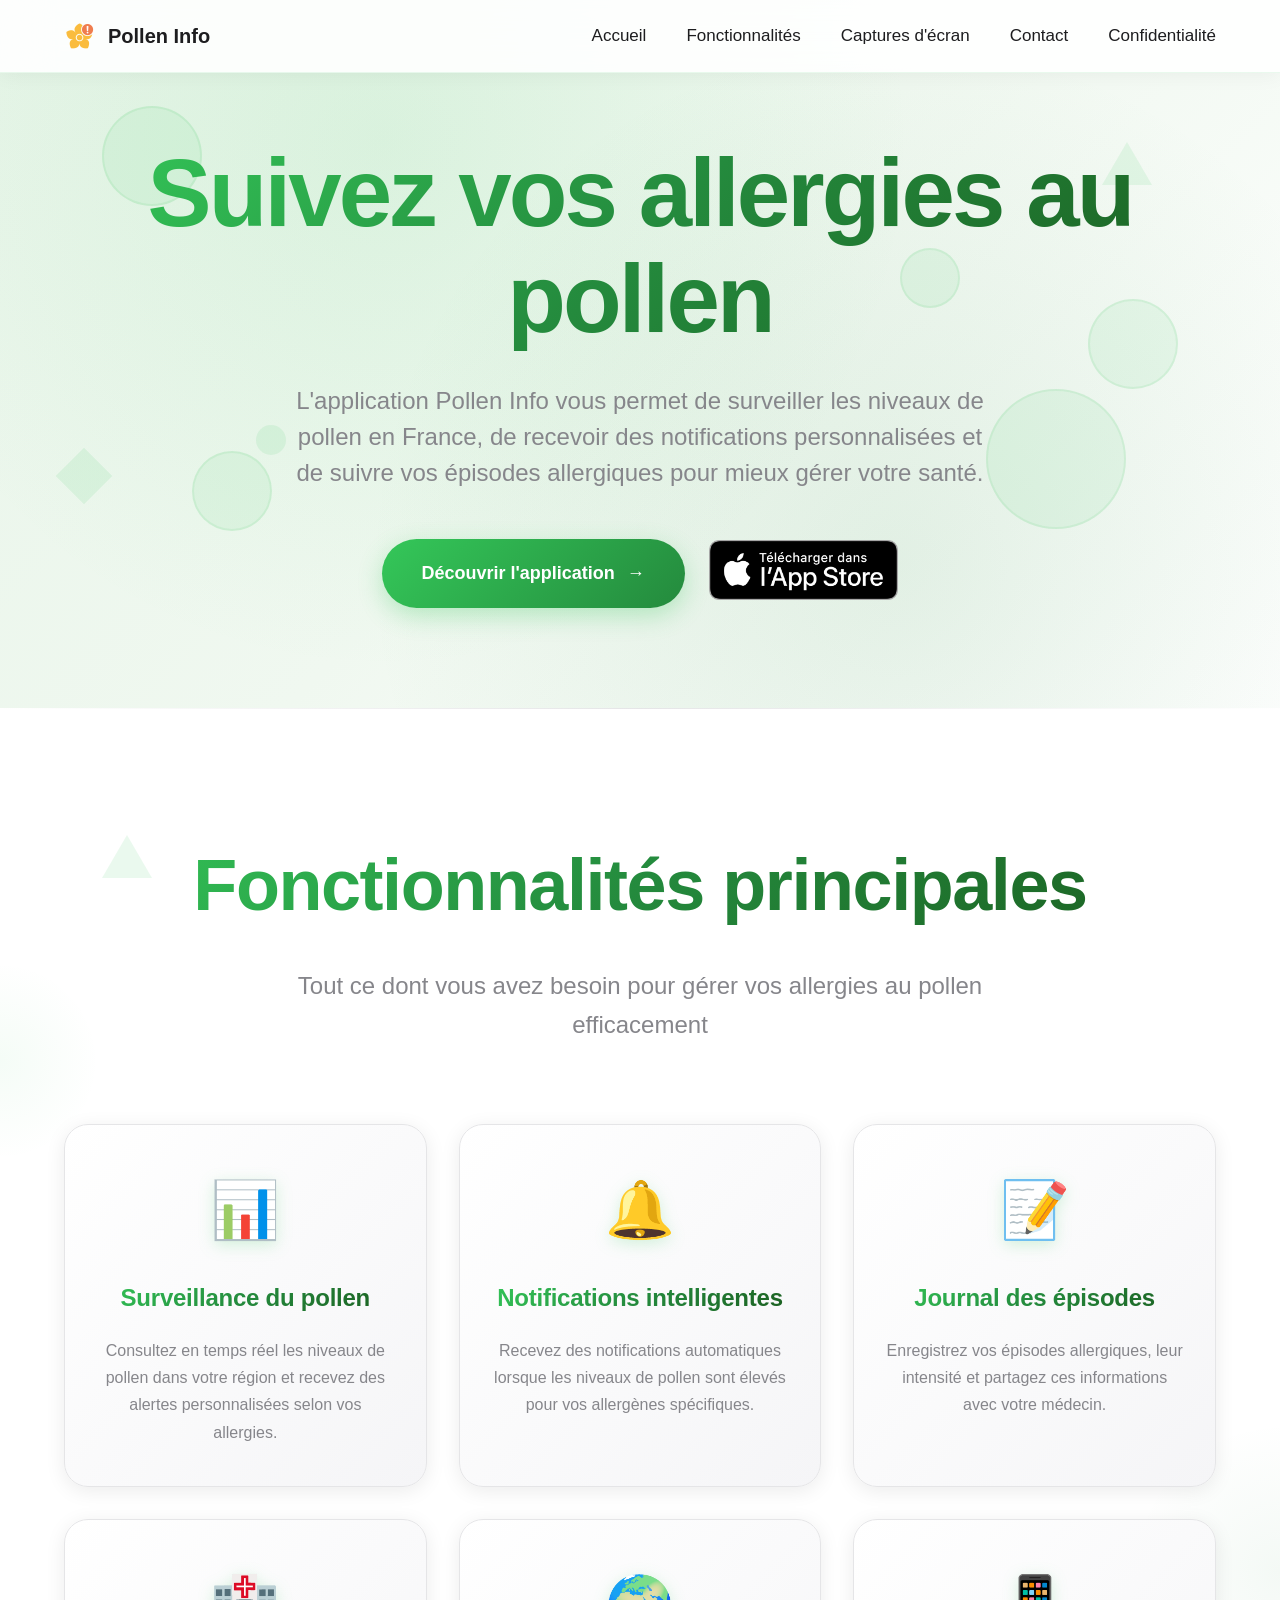
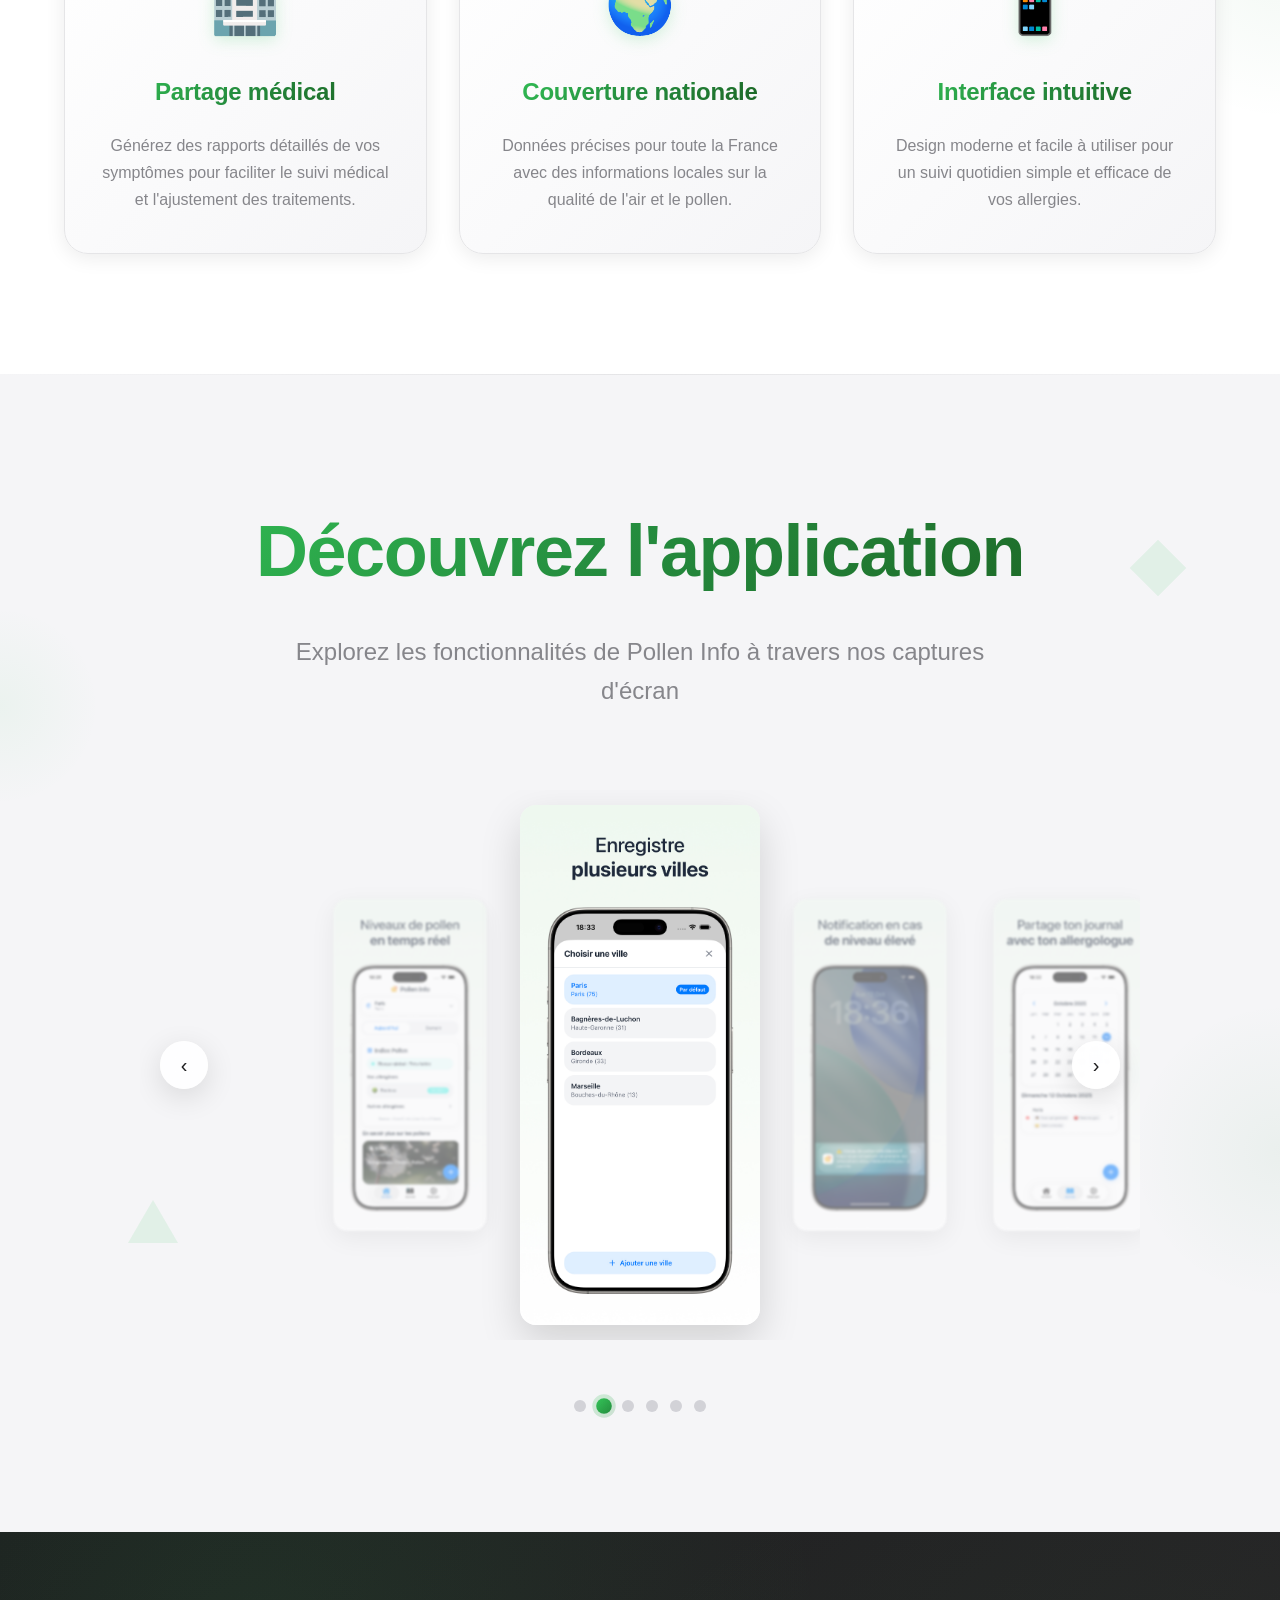
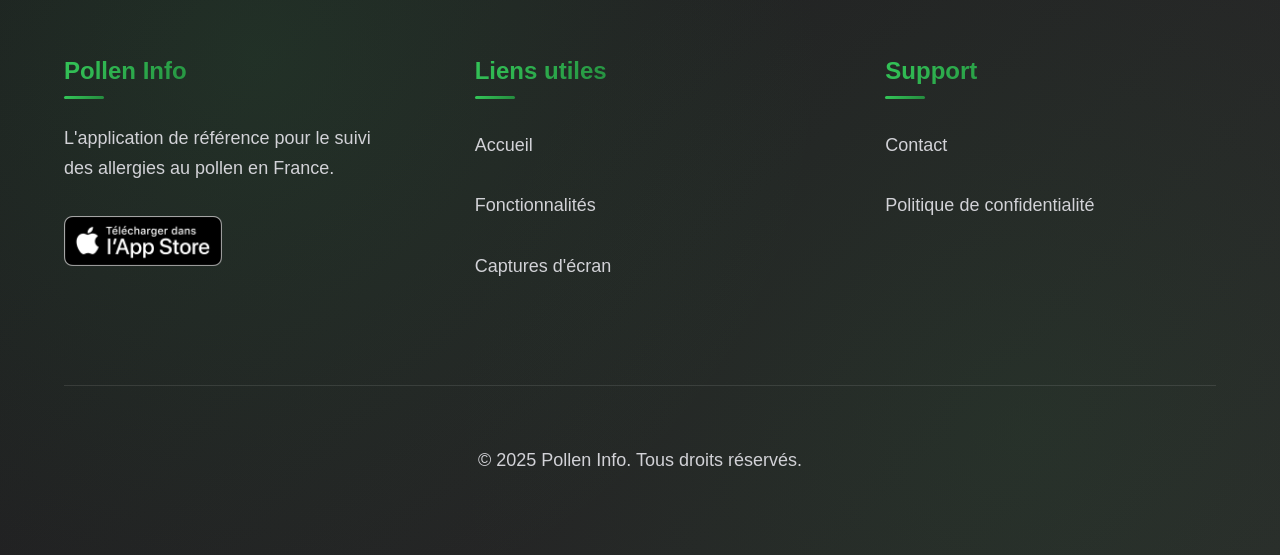
==== index.html @ e14bc3e4 "First version of the website" ====
<!DOCTYPE html>
<html lang="fr">
<head>
    <meta charset="UTF-8">
    <meta name="viewport" content="width=device-width, initial-scale=1.0">
    <title>Pollen Info - Suivez vos allergies en France</title>
    <meta name="description" content="Application de suivi du pollen pour la France. Vérifiez les niveaux de pollen, recevez des notifications et suivez vos épisodes allergiques.">
    <link rel="icon" type="image/png" href="images/favicon.png">
    <style>
        * {
            margin: 0;
            padding: 0;
            box-sizing: border-box;
        }

        :root {
            --primary-green: #34C759;
            --dark-green: #248A3D;
            --light-green: #E8F5E9;
            --white: #FFFFFF;
            --black: #1D1D1F;
            --gray-100: #F5F5F7;
            --gray-200: #E5E5E7;
            --gray-300: #D2D2D7;
            --gray-600: #86868B;
            --gray-900: #1D1D1F;
            --shadow-light: 0 4px 20px rgba(0, 0, 0, 0.08);
            --shadow-medium: 0 8px 30px rgba(0, 0, 0, 0.12);
            --shadow-heavy: 0 16px 40px rgba(0, 0, 0, 0.15);
            --gradient-primary: linear-gradient(135deg, #34C759 0%, #248A3D 100%);
            --gradient-text: linear-gradient(135deg, #34C759 0%, #248A3D 50%, #1B5E20 100%);
            --gradient-hero: linear-gradient(135deg, #E8F5E9 0%, #F0F8F0 50%, #FFFFFF 100%);
        }

        body {
            font-family: -apple-system, BlinkMacSystemFont, 'Segoe UI', Roboto, Helvetica, Arial, sans-serif;
            line-height: 1.6;
            color: var(--black);
            background: var(--white);
            overflow-x: hidden;
        }

        .container {
            max-width: 1200px;
            margin: 0 auto;
            padding: 0 24px;
        }

        /* Enhanced Navigation */
        nav {
            background: rgba(255, 255, 255, 0.9);
            backdrop-filter: blur(25px);
            -webkit-backdrop-filter: blur(25px);
            padding: 20px 0;
            position: fixed;
            width: 100%;
            top: 0;
            z-index: 1000;
            border-bottom: 1px solid rgba(52, 199, 89, 0.1);
            transition: all 0.4s cubic-bezier(0.4, 0, 0.2, 1);
            box-shadow: 0 2px 20px rgba(0, 0, 0, 0.05);
        }

        nav.scrolled {
            background: rgba(255, 255, 255, 0.98);
            box-shadow: 0 8px 32px rgba(0, 0, 0, 0.1);
            border-bottom: 1px solid rgba(52, 199, 89, 0.2);
            padding: 16px 0;
        }

        nav .container {
            display: flex;
            justify-content: space-between;
            align-items: center;
        }

        .logo {
            display: flex;
            align-items: center;
            text-decoration: none;
            font-size: 20px;
            font-weight: 600;
            color: var(--black);
            transition: transform 0.3s ease;
        }

        .logo:hover {
            transform: scale(1.05);
        }

        .logo img {
            width: 32px;
            height: 32px;
            margin-right: 12px;
            transition: transform 0.3s ease;
        }

        .logo:hover img {
            transform: rotate(5deg);
        }

        .nav-links {
            display: flex;
            list-style: none;
            gap: 40px;
        }

        .nav-links a {
            text-decoration: none;
            color: var(--black);
            font-weight: 400;
            font-size: 17px;
            transition: all 0.3s ease;
            position: relative;
        }

        .nav-links a:hover {
            color: var(--primary-green);
        }

        .nav-links a::after {
            content: '';
            position: absolute;
            bottom: -4px;
            left: 0;
            width: 0;
            height: 2px;
            background: var(--gradient-primary);
            transition: width 0.3s ease;
        }

        .nav-links a:hover::after {
            width: 100%;
        }

        /* Hero Section */
        .hero {
            padding: 140px 0 100px;
            text-align: center;
            background: var(--gradient-hero);
            position: relative;
            overflow: hidden;
        }

        .hero::before {
            content: '';
            position: absolute;
            top: 0;
            left: 0;
            right: 0;
            bottom: 0;
            background: radial-gradient(circle at 30% 20%, rgba(52, 199, 89, 0.1) 0%, transparent 50%),
                        radial-gradient(circle at 70% 80%, rgba(36, 138, 61, 0.1) 0%, transparent 50%);
            pointer-events: none;
        }

        .hero-content {
            position: relative;
            z-index: 2;
        }

        .hero h1 {
            font-size: clamp(56px, 10vw, 96px);
            font-weight: 700;
            margin-bottom: 32px;
            letter-spacing: -0.03em;
            line-height: 1.1;
            background: var(--gradient-text);
            -webkit-background-clip: text;
            -webkit-text-fill-color: transparent;
            background-clip: text;
            animation: fadeInUp 1s ease-out;
        }

        .hero p {
            font-size: 24px;
            color: var(--gray-600);
            margin-bottom: 48px;
            max-width: 700px;
            margin-left: auto;
            margin-right: auto;
            font-weight: 400;
            line-height: 1.5;
            animation: fadeInUp 1s ease-out 0.2s both;
        }

        .cta-section {
            display: flex;
            align-items: center;
            justify-content: center;
            gap: 24px;
            flex-wrap: wrap;
            animation: fadeInUp 1s ease-out 0.4s both;
        }

        .cta-button {
            display: inline-flex;
            align-items: center;
            gap: 12px;
            background: var(--gradient-primary);
            color: var(--white);
            padding: 20px 40px;
            text-decoration: none;
            border-radius: 50px;
            font-weight: 600;
            font-size: 18px;
            transition: all 0.4s cubic-bezier(0.4, 0, 0.2, 1);
            box-shadow: 0 8px 25px rgba(52, 199, 89, 0.3);
            position: relative;
            overflow: hidden;
        }

        .cta-button::before {
            content: '';
            position: absolute;
            top: 0;
            left: -100%;
            width: 100%;
            height: 100%;
            background: linear-gradient(90deg, transparent, rgba(255, 255, 255, 0.2), transparent);
            transition: left 0.6s ease;
        }

        .cta-button:hover::before {
            left: 100%;
        }

        .cta-button:hover {
            transform: translateY(-3px) scale(1.02);
            box-shadow: 0 12px 35px rgba(52, 199, 89, 0.4);
        }

        .cta-button .arrow {
            transition: transform 0.3s ease;
        }

        .cta-button:hover .arrow {
            transform: translateX(4px);
        }

        .app-store-badge {
            display: inline-block;
            background: transparent;
            padding: 0;
            border-radius: 0;
            text-decoration: none;
            transition: all 0.3s ease;
            position: relative;
            overflow: hidden;
        }

        .app-store-badge:hover {
            transform: translateY(-2px) scale(1.05);
        }

        /* Features Section */
        .features {
            padding: 120px 0;
            background: var(--white);
            position: relative;
        }

        .features::before {
            content: '';
            position: absolute;
            top: 0;
            left: 0;
            right: 0;
            height: 1px;
            background: linear-gradient(90deg, transparent, var(--gray-200), transparent);
        }

        .features h2 {
            text-align: center;
            font-size: clamp(48px, 8vw, 72px);
            font-weight: 700;
            color: var(--black);
            margin-bottom: 24px;
            letter-spacing: -0.02em;
            background: var(--gradient-text);
            -webkit-background-clip: text;
            -webkit-text-fill-color: transparent;
            background-clip: text;
            animation: fadeInUp 0.8s ease-out;
        }

        .features-subtitle {
            text-align: center;
            font-size: 24px;
            color: var(--gray-600);
            margin-bottom: 80px;
            max-width: 700px;
            margin-left: auto;
            margin-right: auto;
            animation: fadeInUp 0.8s ease-out 0.2s both;
        }

        .features-grid {
            display: grid;
            grid-template-columns: repeat(auto-fit, minmax(320px, 1fr));
            gap: 32px;
            margin-top: 80px;
        }

        .feature-card {
            background: linear-gradient(135deg, var(--white) 0%, var(--gray-100) 100%);
            padding: 40px 32px;
            border-radius: 24px;
            box-shadow: var(--shadow-light);
            text-align: center;
            transition: all 0.4s cubic-bezier(0.4, 0, 0.2, 1);
            border: 1px solid var(--gray-200);
            position: relative;
            overflow: hidden;
        }

        .feature-card::before {
            content: '';
            position: absolute;
            top: 0;
            left: 0;
            right: 0;
            height: 4px;
            background: var(--gradient-primary);
            transform: scaleX(0);
            transition: transform 0.4s ease;
        }

        .feature-card::after {
            content: '';
            position: absolute;
            top: -50%;
            left: -50%;
            width: 200%;
            height: 200%;
            background: radial-gradient(circle, rgba(52, 199, 89, 0.05) 0%, transparent 70%);
            opacity: 0;
            transition: opacity 0.4s ease;
            pointer-events: none;
        }

        .feature-card:hover::before {
            transform: scaleX(1);
        }

        .feature-card:hover::after {
            opacity: 1;
        }

        .feature-card:hover {
            transform: translateY(-12px) scale(1.02);
            box-shadow: var(--shadow-heavy);
            background: linear-gradient(135deg, var(--white) 0%, var(--light-green) 100%);
        }

        .feature-icon {
            font-size: 56px;
            margin-bottom: 24px;
            display: block;
            transition: all 0.4s cubic-bezier(0.4, 0, 0.2, 1);
            position: relative;
            z-index: 2;
            filter: drop-shadow(0 4px 8px rgba(52, 199, 89, 0.2));
        }

        .feature-card:hover .feature-icon {
            transform: scale(1.15) rotate(8deg);
            filter: drop-shadow(0 8px 16px rgba(52, 199, 89, 0.3));
        }

        .feature-card h3 {
            color: var(--black);
            margin-bottom: 20px;
            font-size: 24px;
            font-weight: 700;
            letter-spacing: -0.01em;
            position: relative;
            z-index: 2;
            background: var(--gradient-text);
            -webkit-background-clip: text;
            -webkit-text-fill-color: transparent;
            background-clip: text;
        }

        .feature-card p {
            color: var(--gray-600);
            line-height: 1.7;
            font-size: 16px;
            position: relative;
            z-index: 2;
            font-weight: 400;
        }

        /* Screenshots Carousel */
        .screenshots {
            padding: 120px 0;
            background: var(--gray-100);
            position: relative;
        }

        .screenshots::before {
            content: '';
            position: absolute;
            top: 0;
            left: 0;
            right: 0;
            height: 1px;
            background: linear-gradient(90deg, transparent, var(--gray-200), transparent);
        }

        .screenshots h2 {
            text-align: center;
            font-size: clamp(48px, 8vw, 72px);
            font-weight: 700;
            color: var(--black);
            margin-bottom: 24px;
            letter-spacing: -0.02em;
            background: var(--gradient-text);
            -webkit-background-clip: text;
            -webkit-text-fill-color: transparent;
            background-clip: text;
            animation: fadeInUp 0.8s ease-out;
        }

        .screenshots-subtitle {
            text-align: center;
            font-size: 24px;
            color: var(--gray-600);
            margin-bottom: 80px;
            max-width: 700px;
            margin-left: auto;
            margin-right: auto;
            animation: fadeInUp 0.8s ease-out 0.2s both;
        }

        .carousel-container {
            position: relative;
            max-width: 1000px;
            margin: 0 auto;
            padding: 0 80px;
            overflow: hidden;
            height: 550px; /* Significantly increased height to prevent any cutoff */
            display: flex;
            align-items: center;
        }

        .carousel-track {
            display: flex;
            align-items: center;
            transition: transform 0.8s cubic-bezier(0.25, 0.46, 0.45, 0.94);
            gap: 20px;
            height: 100%;
        }

        .carousel-slide {
            flex: 0 0 180px;
            height: 300px; /* Fixed height for all slides */
            display: flex;
            align-items: center;
            justify-content: center;
            transition: all 0.6s cubic-bezier(0.25, 0.46, 0.45, 0.94);
            opacity: 0.5;
            transform: scale(0.85);
            filter: blur(1px);
        }

        .carousel-slide.active {
            flex: 0 0 240px;
            height: 500px; /* Much taller for active slide to ensure no cutoff */
            opacity: 1;
            transform: scale(1);
            filter: blur(0);
        }

        .carousel-slide img {
            width: 100%;
            height: auto;
            border-radius: 16px;
            box-shadow: var(--shadow-medium);
            transition: all 0.6s ease;
        }

        .carousel-slide.active img {
            box-shadow: var(--shadow-heavy);
        }

        .carousel-nav {
            display: flex;
            justify-content: center;
            gap: 12px;
            margin-top: 60px;
        }

        .carousel-dot {
            width: 12px;
            height: 12px;
            border-radius: 50%;
            background: var(--gray-300);
            border: none;
            cursor: pointer;
            transition: all 0.3s ease;
            position: relative;
        }

        .carousel-dot.active {
            background: var(--gradient-primary);
            transform: scale(1.3);
        }

        .carousel-dot::before {
            content: '';
            position: absolute;
            top: -3px;
            left: -3px;
            right: -3px;
            bottom: -3px;
            border-radius: 50%;
            background: var(--gradient-primary);
            opacity: 0;
            transition: opacity 0.3s ease;
        }

        .carousel-dot.active::before {
            opacity: 0.2;
        }

        .carousel-arrow {
            position: absolute;
            top: 50%;
            transform: translateY(-50%);
            background: rgba(255, 255, 255, 0.9);
            border: none;
            width: 48px;
            height: 48px;
            border-radius: 50%;
            cursor: pointer;
            display: flex;
            align-items: center;
            justify-content: center;
            font-size: 20px;
            color: var(--black);
            box-shadow: var(--shadow-medium);
            transition: all 0.3s ease;
            backdrop-filter: blur(10px);
        }

        .carousel-arrow:hover {
            background: var(--white);
            transform: translateY(-50%) scale(1.1);
            box-shadow: var(--shadow-heavy);
        }

        .carousel-arrow.prev {
            left: 20px;
        }

        .carousel-arrow.next {
            right: 20px;
        }

        /* Enhanced UI Elements */
        .floating-elements {
            position: absolute;
            top: 0;
            left: 0;
            right: 0;
            bottom: 0;
            pointer-events: none;
            overflow: hidden;
        }

        .floating-circle {
            position: absolute;
            border-radius: 50%;
            background: rgba(52, 199, 89, 0.08);
            animation: float 8s ease-in-out infinite;
            border: 2px solid rgba(52, 199, 89, 0.1);
        }

        .floating-circle:nth-child(1) {
            width: 100px;
            height: 100px;
            top: 15%;
            left: 8%;
            animation-delay: 0s;
        }

        .floating-circle:nth-child(2) {
            width: 140px;
            height: 140px;
            top: 55%;
            right: 12%;
            animation-delay: 2.5s;
        }

        .floating-circle:nth-child(3) {
            width: 80px;
            height: 80px;
            bottom: 25%;
            left: 15%;
            animation-delay: 5s;
        }

        .floating-circle:nth-child(4) {
            width: 60px;
            height: 60px;
            top: 35%;
            right: 25%;
            animation-delay: 1s;
        }

        .floating-circle:nth-child(5) {
            width: 90px;
            height: 90px;
            bottom: 45%;
            right: 8%;
            animation-delay: 3.5s;
        }

        /* Decorative shapes */
        .decorative-shape {
            position: absolute;
            pointer-events: none;
            opacity: 0.1;
        }

        .shape-triangle {
            width: 0;
            height: 0;
            border-left: 25px solid transparent;
            border-right: 25px solid transparent;
            border-bottom: 43px solid var(--primary-green);
            animation: rotate 12s linear infinite;
        }

        .shape-square {
            width: 40px;
            height: 40px;
            background: var(--primary-green);
            transform: rotate(45deg);
            animation: pulse 4s ease-in-out infinite;
        }

        .shape-circle-small {
            width: 30px;
            height: 30px;
            border-radius: 50%;
            background: var(--primary-green);
            animation: bounce 3s ease-in-out infinite;
        }

        /* Section decorative elements */
        .section-decoration {
            position: absolute;
            top: 0;
            left: 0;
            right: 0;
            bottom: 0;
            pointer-events: none;
            overflow: hidden;
        }

        .section-decoration::before {
            content: '';
            position: absolute;
            top: 20%;
            left: -100px;
            width: 200px;
            height: 200px;
            background: radial-gradient(circle, rgba(52, 199, 89, 0.05) 0%, transparent 70%);
            border-radius: 50%;
            animation: drift 15s ease-in-out infinite;
        }

        .section-decoration::after {
            content: '';
            position: absolute;
            bottom: 20%;
            right: -150px;
            width: 300px;
            height: 300px;
            background: radial-gradient(circle, rgba(36, 138, 61, 0.05) 0%, transparent 70%);
            border-radius: 50%;
            animation: drift 20s ease-in-out infinite reverse;
        }

        /* Footer */
        /* Enhanced Footer */
        footer {
            background: linear-gradient(135deg, var(--black) 0%, #2a2a2a 100%);
            color: var(--white);
            padding: 120px 0 80px;
            position: relative;
            overflow: hidden;
        }

        footer::before {
            content: '';
            position: absolute;
            top: 0;
            left: 0;
            right: 0;
            bottom: 0;
            background: radial-gradient(circle at 20% 20%, rgba(52, 199, 89, 0.1) 0%, transparent 50%),
                        radial-gradient(circle at 80% 80%, rgba(36, 138, 61, 0.1) 0%, transparent 50%);
            pointer-events: none;
        }

        .footer-content {
            display: grid;
            grid-template-columns: repeat(auto-fit, minmax(280px, 1fr));
            gap: 80px;
            margin-bottom: 80px;
            position: relative;
            z-index: 2;
        }

        .footer-section h3 {
            margin-bottom: 32px;
            font-size: 24px;
            font-weight: 700;
            background: var(--gradient-text);
            -webkit-background-clip: text;
            -webkit-text-fill-color: transparent;
            background-clip: text;
            position: relative;
        }

        .footer-section h3::after {
            content: '';
            position: absolute;
            bottom: -8px;
            left: 0;
            width: 40px;
            height: 3px;
            background: var(--gradient-primary);
            border-radius: 2px;
        }

        .footer-section p {
            color: var(--gray-300);
            line-height: 1.7;
            font-size: 18px;
            margin-bottom: 24px;
        }

        .footer-section a {
            color: var(--gray-300);
            text-decoration: none;
            display: block;
            margin-bottom: 16px;
            font-size: 18px;
            transition: all 0.3s ease;
            position: relative;
            padding: 8px 0;
        }

        .footer-section a:hover {
            color: var(--primary-green);
            transform: translateX(8px);
            padding-left: 12px;
        }

        .footer-section a::before {
            content: '';
            position: absolute;
            left: 0;
            top: 50%;
            transform: translateY(-50%);
            width: 0;
            height: 2px;
            background: var(--gradient-primary);
            transition: width 0.3s ease;
        }

        .footer-section a:hover::before {
            width: 8px;
        }

        /* Enhanced Link Styles */
        a {
            color: var(--primary-green);
            text-decoration: none;
            transition: all 0.3s ease;
            position: relative;
        }

        a:hover {
            color: var(--dark-green);
            transform: translateY(-1px);
        }

        a::after {
            content: '';
            position: absolute;
            bottom: -2px;
            left: 0;
            width: 0;
            height: 2px;
            background: var(--gradient-primary);
            transition: width 0.3s ease;
        }

        a:hover::after {
            width: 100%;
        }

        /* Special styling for email links */
        a[href^="mailto:"] {
            color: var(--primary-green);
            font-weight: 600;
            padding: 4px 8px;
            border-radius: 6px;
            background: rgba(52, 199, 89, 0.1);
            transition: all 0.3s ease;
        }

        a[href^="mailto:"]:hover {
            background: rgba(52, 199, 89, 0.2);
            transform: translateY(-2px);
            box-shadow: 0 4px 12px rgba(52, 199, 89, 0.3);
        }

        a[href^="mailto:"]::after {
            display: none;
        }

        /* Special styling for external links */
        a[target="_blank"] {
            color: var(--primary-green);
            font-weight: 500;
        }

        a[target="_blank"]:hover {
            color: var(--dark-green);
        }

        a[target="_blank"]::after {
            content: '↗';
            margin-left: 4px;
            font-size: 0.8em;
            opacity: 0.7;
        }

        .footer-bottom {
            border-top: 1px solid rgba(255, 255, 255, 0.1);
            padding-top: 60px;
            text-align: center;
            color: var(--gray-300);
            font-size: 18px;
            position: relative;
            z-index: 2;
        }

        /* Animations */
        @keyframes fadeInUp {
            from {
                opacity: 0;
                transform: translateY(40px);
            }
            to {
                opacity: 1;
                transform: translateY(0);
            }
        }

        @keyframes float {
            0%, 100% {
                transform: translateY(0px) rotate(0deg);
            }
            50% {
                transform: translateY(-30px) rotate(180deg);
            }
        }

        @keyframes rotate {
            from {
                transform: rotate(0deg);
            }
            to {
                transform: rotate(360deg);
            }
        }

        @keyframes pulse {
            0%, 100% {
                transform: rotate(45deg) scale(1);
                opacity: 0.1;
            }
            50% {
                transform: rotate(45deg) scale(1.2);
                opacity: 0.2;
            }
        }

        @keyframes bounce {
            0%, 100% {
                transform: translateY(0px);
            }
            50% {
                transform: translateY(-20px);
            }
        }

        @keyframes drift {
            0%, 100% {
                transform: translateX(0px) translateY(0px);
            }
            25% {
                transform: translateX(50px) translateY(-30px);
            }
            50% {
                transform: translateX(100px) translateY(0px);
            }
            75% {
                transform: translateX(50px) translateY(30px);
            }
        }

        .feature-card {
            animation: fadeInUp 0.6s ease forwards;
        }

        .feature-card:nth-child(1) { animation-delay: 0.1s; }
        .feature-card:nth-child(2) { animation-delay: 0.2s; }
        .feature-card:nth-child(3) { animation-delay: 0.3s; }
        .feature-card:nth-child(4) { animation-delay: 0.4s; }
        .feature-card:nth-child(5) { animation-delay: 0.5s; }
        .feature-card:nth-child(6) { animation-delay: 0.6s; }

        /* Mobile Responsive */
        @media (max-width: 768px) {
            .nav-links {
                display: none;
            }

            .cta-section {
                flex-direction: column;
                gap: 16px;
            }

            .features-grid {
                grid-template-columns: 1fr;
                gap: 24px;
            }

            .feature-card {
                padding: 24px;
            }

            .carousel-container {
                padding: 0 40px;
                height: 500px; /* Increased height for mobile */
            }

            .carousel-slide {
                flex: 0 0 140px;
                height: 250px; /* Smaller height for mobile */
            }

            .carousel-slide.active {
                flex: 0 0 180px;
                height: 450px; /* Much taller for mobile active slide */
            }

            .carousel-arrow {
                display: none;
            }

            .container {
                padding: 0 20px;
            }

            .hero {
                padding: 120px 0 80px;
            }

            .features,
            .screenshots {
                padding: 80px 0;
            }
        }

        /* Smooth scrolling */
        html {
            scroll-behavior: smooth;
        }
    </style>
</head>
<body>
    <!-- Navigation -->
    <nav id="navbar">
        <div class="container">
            <a href="#" class="logo">
                <img src="images/icon.png" alt="Pollen Info Logo">
                Pollen Info
            </a>
            <ul class="nav-links">
                <li><a href="#accueil">Accueil</a></li>
                <li><a href="#fonctionnalites">Fonctionnalités</a></li>
                <li><a href="#captures">Captures d'écran</a></li>
                <li><a href="contact.html">Contact</a></li>
                <li><a href="privacy-policy.html">Confidentialité</a></li>
            </ul>
        </div>
    </nav>

    <!-- Hero Section -->
    <section id="accueil" class="hero">
        <div class="floating-elements">
            <div class="floating-circle"></div>
            <div class="floating-circle"></div>
            <div class="floating-circle"></div>
            <div class="floating-circle"></div>
            <div class="floating-circle"></div>
        </div>
        <div class="decorative-shape shape-triangle" style="top: 20%; right: 10%;"></div>
        <div class="decorative-shape shape-square" style="bottom: 30%; left: 5%;"></div>
        <div class="decorative-shape shape-circle-small" style="top: 60%; left: 20%;"></div>
        <div class="container">
            <div class="hero-content">
                <h1>Suivez vos allergies au pollen</h1>
                <p>L'application Pollen Info vous permet de surveiller les niveaux de pollen en France, de recevoir des notifications personnalisées et de suivre vos épisodes allergiques pour mieux gérer votre santé.</p>
                <div class="cta-section">
                    <a href="#fonctionnalites" class="cta-button">
                        Découvrir l'application
                        <span class="arrow">→</span>
                    </a>
                    <a href="https://google.com" class="app-store-badge" target="_blank">
                        <img src="images/Telecharger dans lapp store.png" alt="Télécharger sur l'App Store" style="height: 60px; width: auto;">
                    </a>
                </div>
            </div>
        </div>
    </section>

    <!-- Features Section -->
    <section id="fonctionnalites" class="features">
        <div class="section-decoration"></div>
        <div class="decorative-shape shape-triangle" style="top: 10%; left: 8%;"></div>
        <div class="decorative-shape shape-circle-small" style="bottom: 20%; right: 12%;"></div>
        <div class="container">
            <h2>Fonctionnalités principales</h2>
            <p class="features-subtitle">Tout ce dont vous avez besoin pour gérer vos allergies au pollen efficacement</p>
            <div class="features-grid">
                <div class="feature-card">
                    <div class="feature-icon">📊</div>
                    <h3>Surveillance du pollen</h3>
                    <p>Consultez en temps réel les niveaux de pollen dans votre région et recevez des alertes personnalisées selon vos allergies.</p>
                </div>
                <div class="feature-card">
                    <div class="feature-icon">🔔</div>
                    <h3>Notifications intelligentes</h3>
                    <p>Recevez des notifications automatiques lorsque les niveaux de pollen sont élevés pour vos allergènes spécifiques.</p>
                </div>
                <div class="feature-card">
                    <div class="feature-icon">📝</div>
                    <h3>Journal des épisodes</h3>
                    <p>Enregistrez vos épisodes allergiques, leur intensité et partagez ces informations avec votre médecin.</p>
                </div>
                <div class="feature-card">
                    <div class="feature-icon">🏥</div>
                    <h3>Partage médical</h3>
                    <p>Générez des rapports détaillés de vos symptômes pour faciliter le suivi médical et l'ajustement des traitements.</p>
                </div>
                <div class="feature-card">
                    <div class="feature-icon">🌍</div>
                    <h3>Couverture nationale</h3>
                    <p>Données précises pour toute la France avec des informations locales sur la qualité de l'air et le pollen.</p>
                </div>
                <div class="feature-card">
                    <div class="feature-icon">📱</div>
                    <h3>Interface intuitive</h3>
                    <p>Design moderne et facile à utiliser pour un suivi quotidien simple et efficace de vos allergies.</p>
                </div>
            </div>
        </div>
    </section>

    <!-- Screenshots Carousel -->
    <section id="captures" class="screenshots">
        <div class="section-decoration"></div>
        <div class="decorative-shape shape-square" style="top: 15%; right: 8%;"></div>
        <div class="decorative-shape shape-triangle" style="bottom: 25%; left: 10%;"></div>
        <div class="container">
            <h2>Découvrez l'application</h2>
            <p class="screenshots-subtitle">Explorez les fonctionnalités de Pollen Info à travers nos captures d'écran</p>
            
            <div class="carousel-container">
                <div class="carousel-track" id="carouselTrack">
                    <div class="carousel-slide">
                        <img src="images/App Store Screenshot - Pollen.jpg" alt="Surveillance du pollen">
                    </div>
                    <div class="carousel-slide active">
                        <img src="images/App Store Screenshot - Villes.jpg" alt="Sélection de ville">
                    </div>
                    <div class="carousel-slide">
                        <img src="images/App Store Screenshot - Notification.jpg" alt="Notifications">
                    </div>
                    <div class="carousel-slide">
                        <img src="images/App Store Screenshot - Journal.jpg" alt="Journal des épisodes">
                    </div>
                    <div class="carousel-slide">
                        <img src="images/App Store Screenshot - Épisode.jpg" alt="Ajout d'épisode">
                    </div>
                    <div class="carousel-slide">
                        <img src="images/App Store Screenshot - Qualité de l'air.jpg" alt="Qualité de l'air">
                    </div>
                </div>
                
                <button class="carousel-arrow prev" onclick="changeSlide(-1)">‹</button>
                <button class="carousel-arrow next" onclick="changeSlide(1)">›</button>
            </div>
            
            <div class="carousel-nav">
                <button class="carousel-dot active" onclick="currentSlide(1)"></button>
                <button class="carousel-dot" onclick="currentSlide(2)"></button>
                <button class="carousel-dot" onclick="currentSlide(3)"></button>
                <button class="carousel-dot" onclick="currentSlide(4)"></button>
                <button class="carousel-dot" onclick="currentSlide(5)"></button>
                <button class="carousel-dot" onclick="currentSlide(6)"></button>
            </div>
        </div>
    </section>

    <!-- Footer -->
    <footer>
        <div class="container">
            <div class="footer-content">
                <div class="footer-section">
                    <h3>Pollen Info</h3>
                    <p>L'application de référence pour le suivi des allergies au pollen en France.</p>
                    <a href="https://google.com" class="app-store-badge" target="_blank">
                        <img src="images/Telecharger dans lapp store.png" alt="Télécharger sur l'App Store" style="height: 50px; width: auto;">
                    </a>
                </div>
                <div class="footer-section">
                    <h3>Liens utiles</h3>
                    <a href="#accueil">Accueil</a>
                    <a href="#fonctionnalites">Fonctionnalités</a>
                    <a href="#captures">Captures d'écran</a>
                </div>
                <div class="footer-section">
                    <h3>Support</h3>
                    <a href="contact.html">Contact</a>
                    <a href="privacy-policy.html">Politique de confidentialité</a>
                </div>
            </div>
            <div class="footer-bottom">
                <p>© 2025 Pollen Info. Tous droits réservés.</p>
            </div>
        </div>
    </footer>

    <script>
        // Carousel functionality with infinite loop
        let currentSlideIndex = 1; // Start with second slide (index 1) as active
        const slides = document.querySelectorAll('.carousel-slide');
        const dots = document.querySelectorAll('.carousel-dot');
        const track = document.getElementById('carouselTrack');
        let isTransitioning = false;

        function updateCarousel() {
            // Update slide classes
            slides.forEach((slide, index) => {
                slide.classList.toggle('active', index === currentSlideIndex);
            });
            
            // Update dots
            dots.forEach((dot, index) => {
                dot.classList.toggle('active', index === currentSlideIndex);
            });

            // Calculate transform to center the active slide properly
            const containerWidth = 1000; // Container max-width
            const containerPadding = 160; // 80px padding on each side
            const availableWidth = containerWidth - containerPadding;
            const slideWidth = 180; // Base slide width
            const gap = 20;
            const activeSlideWidth = 240;
            
            // Calculate the center position
            const centerPosition = availableWidth / 2;
            
            // Calculate how much we need to move the track to center the active slide
            const activeSlidePosition = (currentSlideIndex * (slideWidth + gap)) + (activeSlideWidth / 2);
            const translateX = centerPosition - activeSlidePosition;
            
            track.style.transform = `translateX(${translateX}px)`;
        }

        function changeSlide(direction) {
            if (isTransitioning) return;
            
            isTransitioning = true;
            currentSlideIndex += direction;
            
            // Handle infinite loop
            if (currentSlideIndex >= slides.length) {
                currentSlideIndex = 0;
            }
            if (currentSlideIndex < 0) {
                currentSlideIndex = slides.length - 1;
            }
            
            updateCarousel();
            
            // Reset transition flag after animation completes
            setTimeout(() => {
                isTransitioning = false;
            }, 800); // Match the CSS transition duration
        }

        function currentSlide(index) {
            if (isTransitioning) return;
            
            isTransitioning = true;
            currentSlideIndex = index - 1;
            updateCarousel();
            
            setTimeout(() => {
                isTransitioning = false;
            }, 800);
        }

        // Initialize carousel on page load
        document.addEventListener('DOMContentLoaded', function() {
            updateCarousel();
            
            // Auto-play carousel with infinite loop
            setInterval(() => {
                changeSlide(1);
            }, 4000);
        });

        // Navbar scroll effect
        window.addEventListener('scroll', () => {
            const navbar = document.getElementById('navbar');
            if (window.scrollY > 50) {
                navbar.classList.add('scrolled');
            } else {
                navbar.classList.remove('scrolled');
            }
        });

        // Smooth scrolling for navigation links
        document.querySelectorAll('a[href^="#"]').forEach(anchor => {
            anchor.addEventListener('click', function (e) {
                e.preventDefault();
                const target = document.querySelector(this.getAttribute('href'));
                if (target) {
                    target.scrollIntoView({
                        behavior: 'smooth',
                        block: 'start'
                    });
                }
            });
        });

        // Initialize carousel
        updateCarousel();
    </script>
</body>
</html>
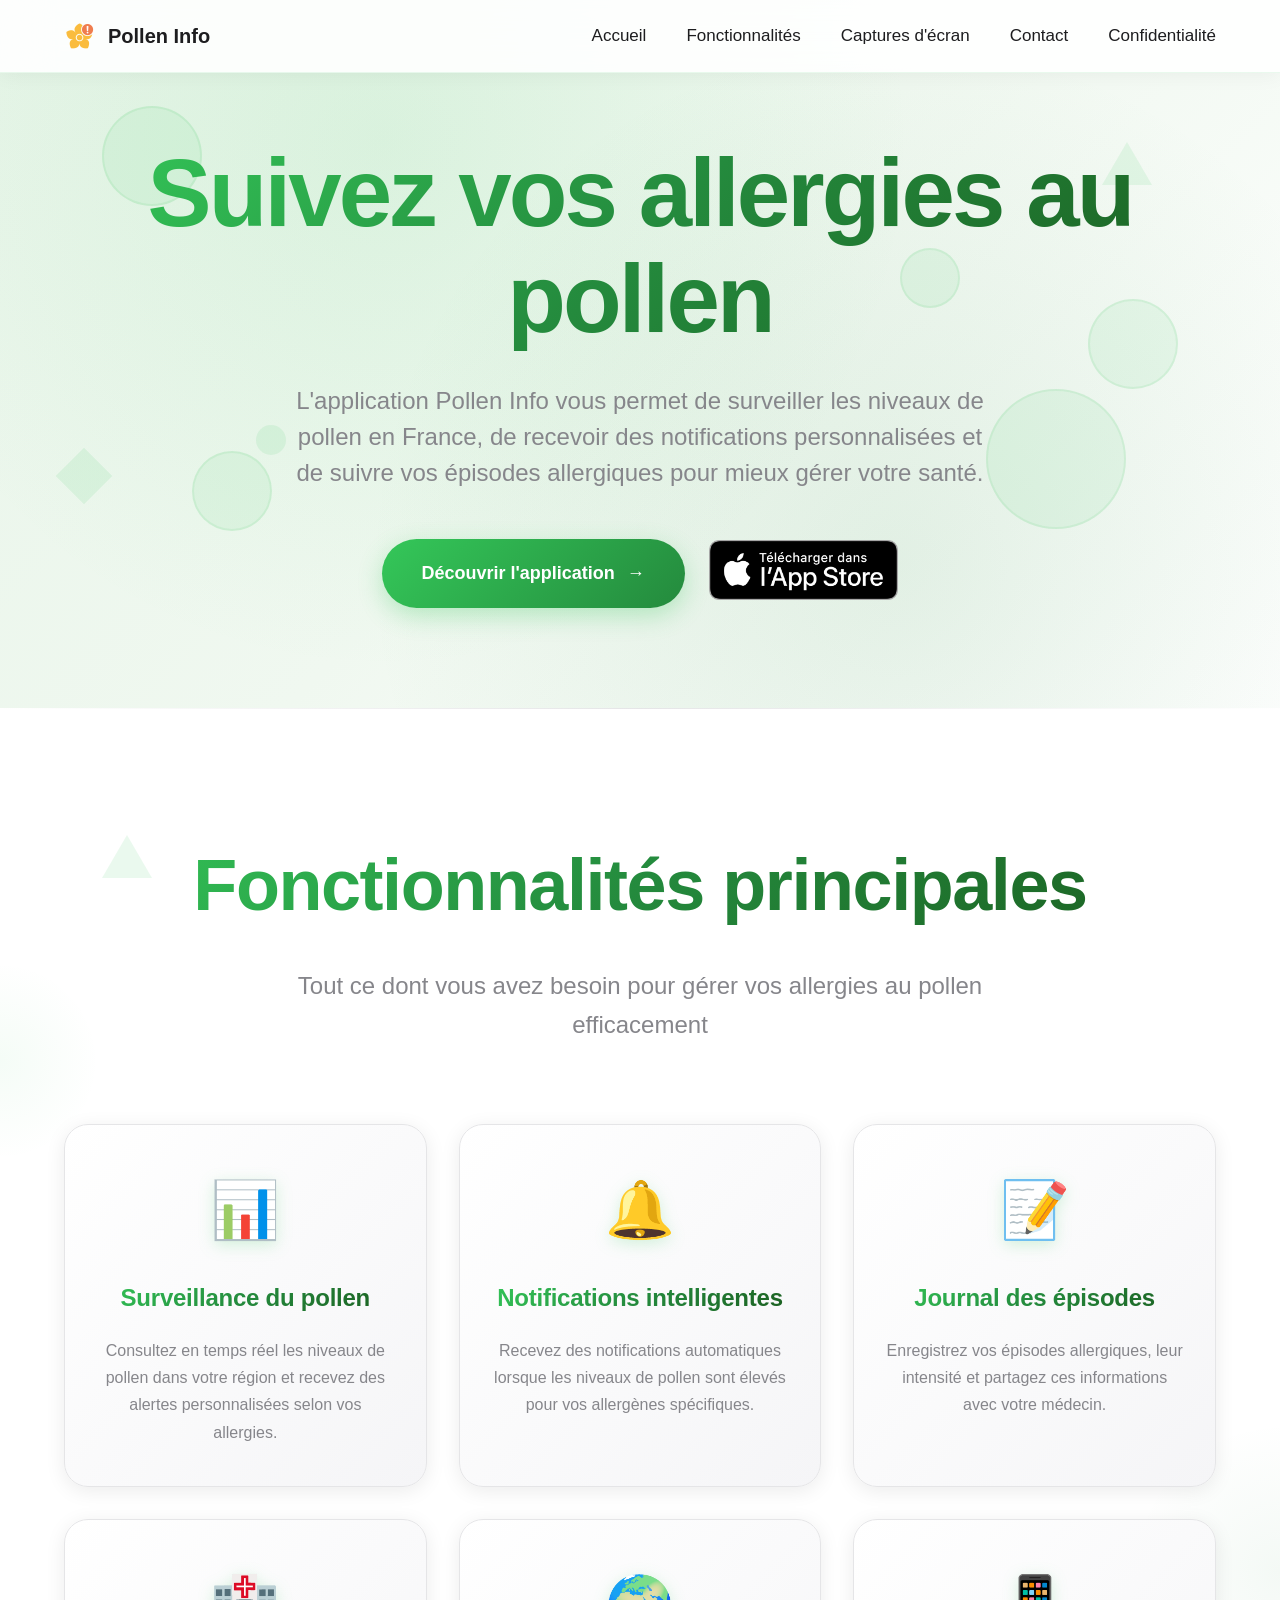
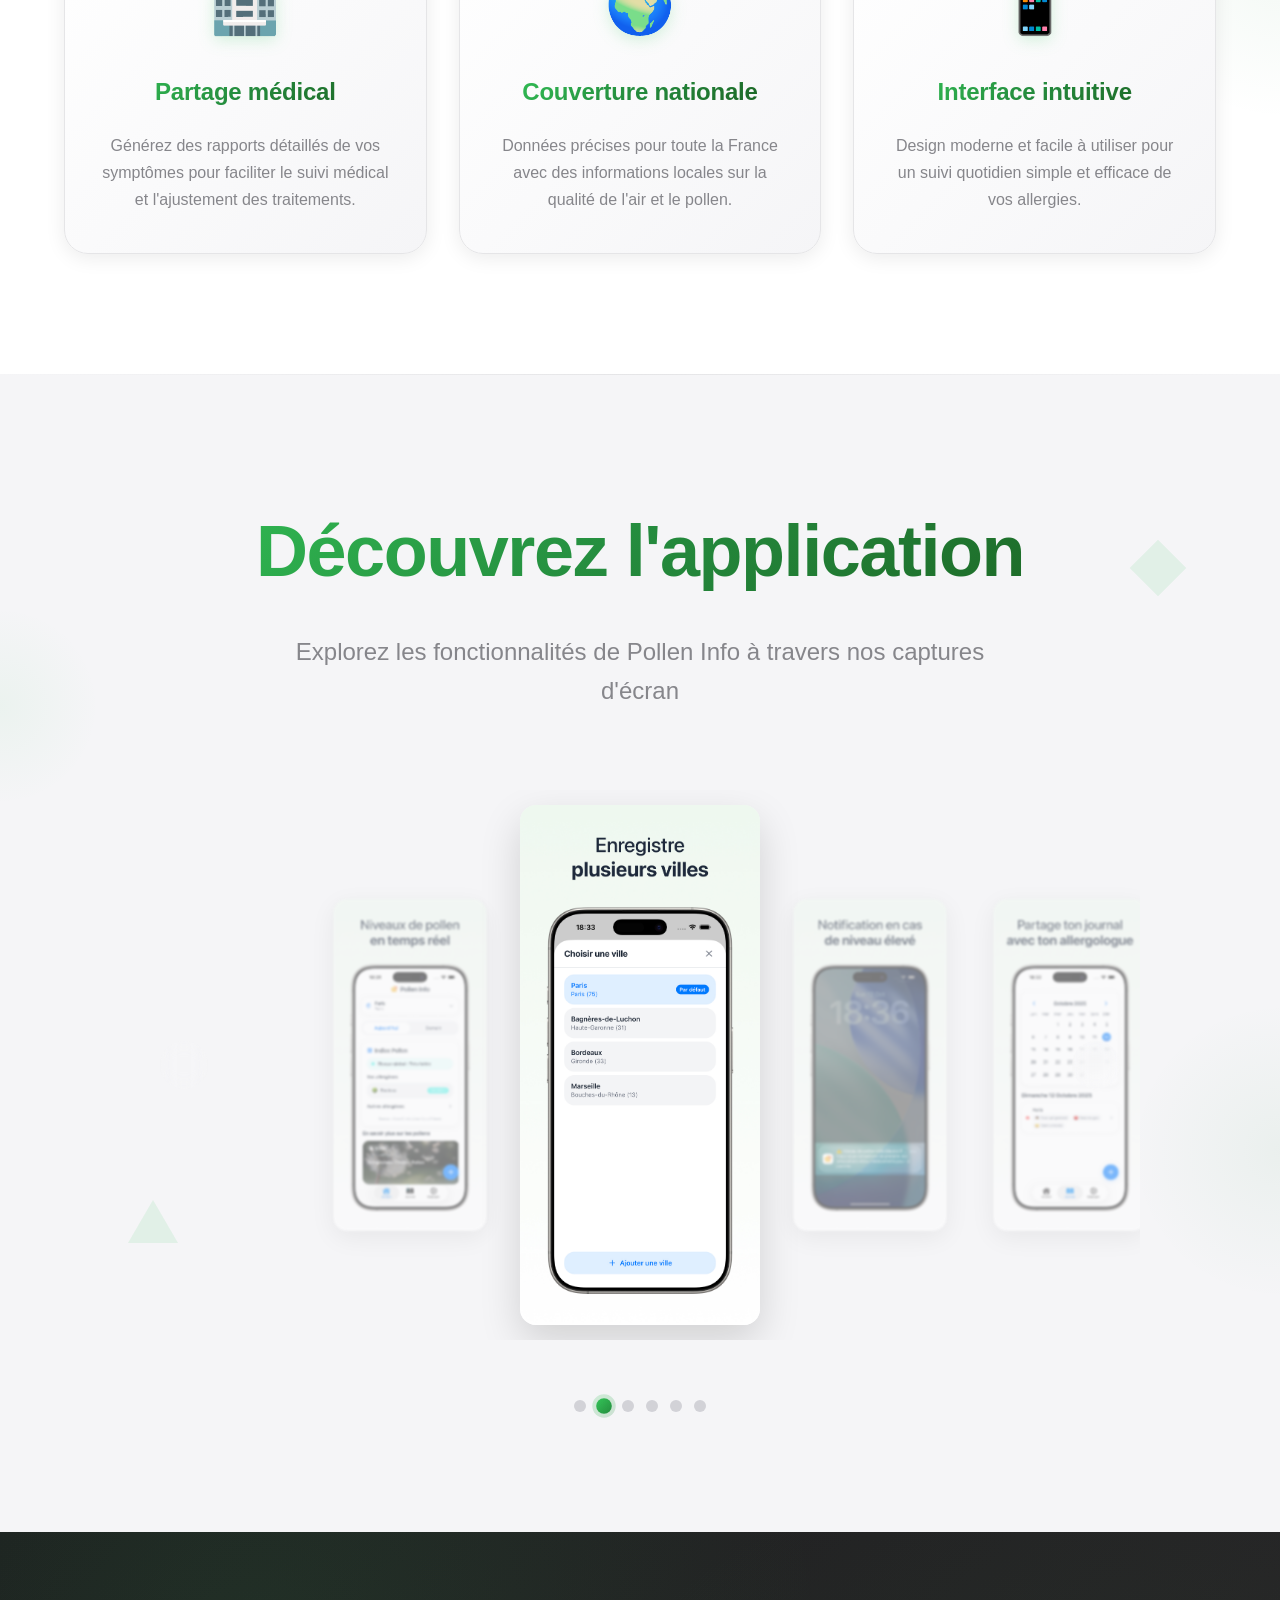
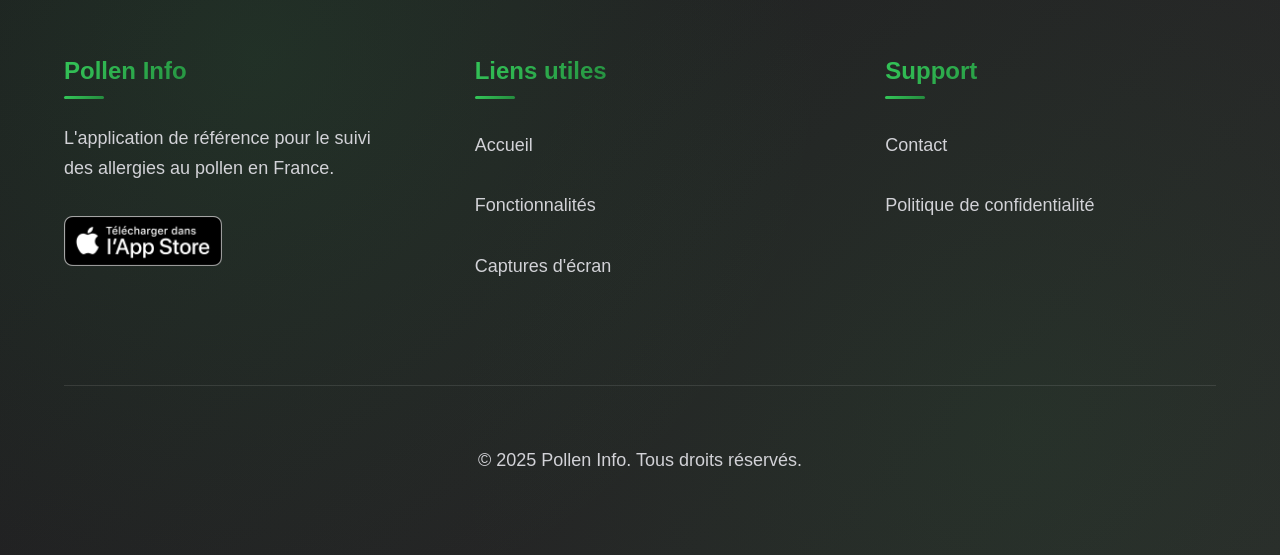
==== commit af7bdeb1: "created a .css style file for easier management" ====
--- a/index.html
+++ b/index.html
@@ -6,986 +6,7 @@
     <title>Pollen Info - Suivez vos allergies en France</title>
     <meta name="description" content="Application de suivi du pollen pour la France. Vérifiez les niveaux de pollen, recevez des notifications et suivez vos épisodes allergiques.">
     <link rel="icon" type="image/png" href="images/favicon.png">
-    <style>
-        * {
-            margin: 0;
-            padding: 0;
-            box-sizing: border-box;
-        }
-
-        :root {
-            --primary-green: #34C759;
-            --dark-green: #248A3D;
-            --light-green: #E8F5E9;
-            --white: #FFFFFF;
-            --black: #1D1D1F;
-            --gray-100: #F5F5F7;
-            --gray-200: #E5E5E7;
-            --gray-300: #D2D2D7;
-            --gray-600: #86868B;
-            --gray-900: #1D1D1F;
-            --shadow-light: 0 4px 20px rgba(0, 0, 0, 0.08);
-            --shadow-medium: 0 8px 30px rgba(0, 0, 0, 0.12);
-            --shadow-heavy: 0 16px 40px rgba(0, 0, 0, 0.15);
-            --gradient-primary: linear-gradient(135deg, #34C759 0%, #248A3D 100%);
-            --gradient-text: linear-gradient(135deg, #34C759 0%, #248A3D 50%, #1B5E20 100%);
-            --gradient-hero: linear-gradient(135deg, #E8F5E9 0%, #F0F8F0 50%, #FFFFFF 100%);
-        }
-
-        body {
-            font-family: -apple-system, BlinkMacSystemFont, 'Segoe UI', Roboto, Helvetica, Arial, sans-serif;
-            line-height: 1.6;
-            color: var(--black);
-            background: var(--white);
-            overflow-x: hidden;
-        }
-
-        .container {
-            max-width: 1200px;
-            margin: 0 auto;
-            padding: 0 24px;
-        }
-
-        /* Enhanced Navigation */
-        nav {
-            background: rgba(255, 255, 255, 0.9);
-            backdrop-filter: blur(25px);
-            -webkit-backdrop-filter: blur(25px);
-            padding: 20px 0;
-            position: fixed;
-            width: 100%;
-            top: 0;
-            z-index: 1000;
-            border-bottom: 1px solid rgba(52, 199, 89, 0.1);
-            transition: all 0.4s cubic-bezier(0.4, 0, 0.2, 1);
-            box-shadow: 0 2px 20px rgba(0, 0, 0, 0.05);
-        }
-
-        nav.scrolled {
-            background: rgba(255, 255, 255, 0.98);
-            box-shadow: 0 8px 32px rgba(0, 0, 0, 0.1);
-            border-bottom: 1px solid rgba(52, 199, 89, 0.2);
-            padding: 16px 0;
-        }
-
-        nav .container {
-            display: flex;
-            justify-content: space-between;
-            align-items: center;
-        }
-
-        .logo {
-            display: flex;
-            align-items: center;
-            text-decoration: none;
-            font-size: 20px;
-            font-weight: 600;
-            color: var(--black);
-            transition: transform 0.3s ease;
-        }
-
-        .logo:hover {
-            transform: scale(1.05);
-        }
-
-        .logo img {
-            width: 32px;
-            height: 32px;
-            margin-right: 12px;
-            transition: transform 0.3s ease;
-        }
-
-        .logo:hover img {
-            transform: rotate(5deg);
-        }
-
-        .nav-links {
-            display: flex;
-            list-style: none;
-            gap: 40px;
-        }
-
-        .nav-links a {
-            text-decoration: none;
-            color: var(--black);
-            font-weight: 400;
-            font-size: 17px;
-            transition: all 0.3s ease;
-            position: relative;
-        }
-
-        .nav-links a:hover {
-            color: var(--primary-green);
-        }
-
-        .nav-links a::after {
-            content: '';
-            position: absolute;
-            bottom: -4px;
-            left: 0;
-            width: 0;
-            height: 2px;
-            background: var(--gradient-primary);
-            transition: width 0.3s ease;
-        }
-
-        .nav-links a:hover::after {
-            width: 100%;
-        }
-
-        /* Hero Section */
-        .hero {
-            padding: 140px 0 100px;
-            text-align: center;
-            background: var(--gradient-hero);
-            position: relative;
-            overflow: hidden;
-        }
-
-        .hero::before {
-            content: '';
-            position: absolute;
-            top: 0;
-            left: 0;
-            right: 0;
-            bottom: 0;
-            background: radial-gradient(circle at 30% 20%, rgba(52, 199, 89, 0.1) 0%, transparent 50%),
-                        radial-gradient(circle at 70% 80%, rgba(36, 138, 61, 0.1) 0%, transparent 50%);
-            pointer-events: none;
-        }
-
-        .hero-content {
-            position: relative;
-            z-index: 2;
-        }
-
-        .hero h1 {
-            font-size: clamp(56px, 10vw, 96px);
-            font-weight: 700;
-            margin-bottom: 32px;
-            letter-spacing: -0.03em;
-            line-height: 1.1;
-            background: var(--gradient-text);
-            -webkit-background-clip: text;
-            -webkit-text-fill-color: transparent;
-            background-clip: text;
-            animation: fadeInUp 1s ease-out;
-        }
-
-        .hero p {
-            font-size: 24px;
-            color: var(--gray-600);
-            margin-bottom: 48px;
-            max-width: 700px;
-            margin-left: auto;
-            margin-right: auto;
-            font-weight: 400;
-            line-height: 1.5;
-            animation: fadeInUp 1s ease-out 0.2s both;
-        }
-
-        .cta-section {
-            display: flex;
-            align-items: center;
-            justify-content: center;
-            gap: 24px;
-            flex-wrap: wrap;
-            animation: fadeInUp 1s ease-out 0.4s both;
-        }
-
-        .cta-button {
-            display: inline-flex;
-            align-items: center;
-            gap: 12px;
-            background: var(--gradient-primary);
-            color: var(--white);
-            padding: 20px 40px;
-            text-decoration: none;
-            border-radius: 50px;
-            font-weight: 600;
-            font-size: 18px;
-            transition: all 0.4s cubic-bezier(0.4, 0, 0.2, 1);
-            box-shadow: 0 8px 25px rgba(52, 199, 89, 0.3);
-            position: relative;
-            overflow: hidden;
-        }
-
-        .cta-button::before {
-            content: '';
-            position: absolute;
-            top: 0;
-            left: -100%;
-            width: 100%;
-            height: 100%;
-            background: linear-gradient(90deg, transparent, rgba(255, 255, 255, 0.2), transparent);
-            transition: left 0.6s ease;
-        }
-
-        .cta-button:hover::before {
-            left: 100%;
-        }
-
-        .cta-button:hover {
-            transform: translateY(-3px) scale(1.02);
-            box-shadow: 0 12px 35px rgba(52, 199, 89, 0.4);
-        }
-
-        .cta-button .arrow {
-            transition: transform 0.3s ease;
-        }
-
-        .cta-button:hover .arrow {
-            transform: translateX(4px);
-        }
-
-        .app-store-badge {
-            display: inline-block;
-            background: transparent;
-            padding: 0;
-            border-radius: 0;
-            text-decoration: none;
-            transition: all 0.3s ease;
-            position: relative;
-            overflow: hidden;
-        }
-
-        .app-store-badge:hover {
-            transform: translateY(-2px) scale(1.05);
-        }
-
-        /* Features Section */
-        .features {
-            padding: 120px 0;
-            background: var(--white);
-            position: relative;
-        }
-
-        .features::before {
-            content: '';
-            position: absolute;
-            top: 0;
-            left: 0;
-            right: 0;
-            height: 1px;
-            background: linear-gradient(90deg, transparent, var(--gray-200), transparent);
-        }
-
-        .features h2 {
-            text-align: center;
-            font-size: clamp(48px, 8vw, 72px);
-            font-weight: 700;
-            color: var(--black);
-            margin-bottom: 24px;
-            letter-spacing: -0.02em;
-            background: var(--gradient-text);
-            -webkit-background-clip: text;
-            -webkit-text-fill-color: transparent;
-            background-clip: text;
-            animation: fadeInUp 0.8s ease-out;
-        }
-
-        .features-subtitle {
-            text-align: center;
-            font-size: 24px;
-            color: var(--gray-600);
-            margin-bottom: 80px;
-            max-width: 700px;
-            margin-left: auto;
-            margin-right: auto;
-            animation: fadeInUp 0.8s ease-out 0.2s both;
-        }
-
-        .features-grid {
-            display: grid;
-            grid-template-columns: repeat(auto-fit, minmax(320px, 1fr));
-            gap: 32px;
-            margin-top: 80px;
-        }
-
-        .feature-card {
-            background: linear-gradient(135deg, var(--white) 0%, var(--gray-100) 100%);
-            padding: 40px 32px;
-            border-radius: 24px;
-            box-shadow: var(--shadow-light);
-            text-align: center;
-            transition: all 0.4s cubic-bezier(0.4, 0, 0.2, 1);
-            border: 1px solid var(--gray-200);
-            position: relative;
-            overflow: hidden;
-        }
-
-        .feature-card::before {
-            content: '';
-            position: absolute;
-            top: 0;
-            left: 0;
-            right: 0;
-            height: 4px;
-            background: var(--gradient-primary);
-            transform: scaleX(0);
-            transition: transform 0.4s ease;
-        }
-
-        .feature-card::after {
-            content: '';
-            position: absolute;
-            top: -50%;
-            left: -50%;
-            width: 200%;
-            height: 200%;
-            background: radial-gradient(circle, rgba(52, 199, 89, 0.05) 0%, transparent 70%);
-            opacity: 0;
-            transition: opacity 0.4s ease;
-            pointer-events: none;
-        }
-
-        .feature-card:hover::before {
-            transform: scaleX(1);
-        }
-
-        .feature-card:hover::after {
-            opacity: 1;
-        }
-
-        .feature-card:hover {
-            transform: translateY(-12px) scale(1.02);
-            box-shadow: var(--shadow-heavy);
-            background: linear-gradient(135deg, var(--white) 0%, var(--light-green) 100%);
-        }
-
-        .feature-icon {
-            font-size: 56px;
-            margin-bottom: 24px;
-            display: block;
-            transition: all 0.4s cubic-bezier(0.4, 0, 0.2, 1);
-            position: relative;
-            z-index: 2;
-            filter: drop-shadow(0 4px 8px rgba(52, 199, 89, 0.2));
-        }
-
-        .feature-card:hover .feature-icon {
-            transform: scale(1.15) rotate(8deg);
-            filter: drop-shadow(0 8px 16px rgba(52, 199, 89, 0.3));
-        }
-
-        .feature-card h3 {
-            color: var(--black);
-            margin-bottom: 20px;
-            font-size: 24px;
-            font-weight: 700;
-            letter-spacing: -0.01em;
-            position: relative;
-            z-index: 2;
-            background: var(--gradient-text);
-            -webkit-background-clip: text;
-            -webkit-text-fill-color: transparent;
-            background-clip: text;
-        }
-
-        .feature-card p {
-            color: var(--gray-600);
-            line-height: 1.7;
-            font-size: 16px;
-            position: relative;
-            z-index: 2;
-            font-weight: 400;
-        }
-
-        /* Screenshots Carousel */
-        .screenshots {
-            padding: 120px 0;
-            background: var(--gray-100);
-            position: relative;
-        }
-
-        .screenshots::before {
-            content: '';
-            position: absolute;
-            top: 0;
-            left: 0;
-            right: 0;
-            height: 1px;
-            background: linear-gradient(90deg, transparent, var(--gray-200), transparent);
-        }
-
-        .screenshots h2 {
-            text-align: center;
-            font-size: clamp(48px, 8vw, 72px);
-            font-weight: 700;
-            color: var(--black);
-            margin-bottom: 24px;
-            letter-spacing: -0.02em;
-            background: var(--gradient-text);
-            -webkit-background-clip: text;
-            -webkit-text-fill-color: transparent;
-            background-clip: text;
-            animation: fadeInUp 0.8s ease-out;
-        }
-
-        .screenshots-subtitle {
-            text-align: center;
-            font-size: 24px;
-            color: var(--gray-600);
-            margin-bottom: 80px;
-            max-width: 700px;
-            margin-left: auto;
-            margin-right: auto;
-            animation: fadeInUp 0.8s ease-out 0.2s both;
-        }
-
-        .carousel-container {
-            position: relative;
-            max-width: 1000px;
-            margin: 0 auto;
-            padding: 0 80px;
-            overflow: hidden;
-            height: 550px; /* Significantly increased height to prevent any cutoff */
-            display: flex;
-            align-items: center;
-        }
-
-        .carousel-track {
-            display: flex;
-            align-items: center;
-            transition: transform 0.8s cubic-bezier(0.25, 0.46, 0.45, 0.94);
-            gap: 20px;
-            height: 100%;
-        }
-
-        .carousel-slide {
-            flex: 0 0 180px;
-            height: 300px; /* Fixed height for all slides */
-            display: flex;
-            align-items: center;
-            justify-content: center;
-            transition: all 0.6s cubic-bezier(0.25, 0.46, 0.45, 0.94);
-            opacity: 0.5;
-            transform: scale(0.85);
-            filter: blur(1px);
-        }
-
-        .carousel-slide.active {
-            flex: 0 0 240px;
-            height: 500px; /* Much taller for active slide to ensure no cutoff */
-            opacity: 1;
-            transform: scale(1);
-            filter: blur(0);
-        }
-
-        .carousel-slide img {
-            width: 100%;
-            height: auto;
-            border-radius: 16px;
-            box-shadow: var(--shadow-medium);
-            transition: all 0.6s ease;
-        }
-
-        .carousel-slide.active img {
-            box-shadow: var(--shadow-heavy);
-        }
-
-        .carousel-nav {
-            display: flex;
-            justify-content: center;
-            gap: 12px;
-            margin-top: 60px;
-        }
-
-        .carousel-dot {
-            width: 12px;
-            height: 12px;
-            border-radius: 50%;
-            background: var(--gray-300);
-            border: none;
-            cursor: pointer;
-            transition: all 0.3s ease;
-            position: relative;
-        }
-
-        .carousel-dot.active {
-            background: var(--gradient-primary);
-            transform: scale(1.3);
-        }
-
-        .carousel-dot::before {
-            content: '';
-            position: absolute;
-            top: -3px;
-            left: -3px;
-            right: -3px;
-            bottom: -3px;
-            border-radius: 50%;
-            background: var(--gradient-primary);
-            opacity: 0;
-            transition: opacity 0.3s ease;
-        }
-
-        .carousel-dot.active::before {
-            opacity: 0.2;
-        }
-
-        .carousel-arrow {
-            position: absolute;
-            top: 50%;
-            transform: translateY(-50%);
-            background: rgba(255, 255, 255, 0.9);
-            border: none;
-            width: 48px;
-            height: 48px;
-            border-radius: 50%;
-            cursor: pointer;
-            display: flex;
-            align-items: center;
-            justify-content: center;
-            font-size: 20px;
-            color: var(--black);
-            box-shadow: var(--shadow-medium);
-            transition: all 0.3s ease;
-            backdrop-filter: blur(10px);
-        }
-
-        .carousel-arrow:hover {
-            background: var(--white);
-            transform: translateY(-50%) scale(1.1);
-            box-shadow: var(--shadow-heavy);
-        }
-
-        .carousel-arrow.prev {
-            left: 20px;
-        }
-
-        .carousel-arrow.next {
-            right: 20px;
-        }
-
-        /* Enhanced UI Elements */
-        .floating-elements {
-            position: absolute;
-            top: 0;
-            left: 0;
-            right: 0;
-            bottom: 0;
-            pointer-events: none;
-            overflow: hidden;
-        }
-
-        .floating-circle {
-            position: absolute;
-            border-radius: 50%;
-            background: rgba(52, 199, 89, 0.08);
-            animation: float 8s ease-in-out infinite;
-            border: 2px solid rgba(52, 199, 89, 0.1);
-        }
-
-        .floating-circle:nth-child(1) {
-            width: 100px;
-            height: 100px;
-            top: 15%;
-            left: 8%;
-            animation-delay: 0s;
-        }
-
-        .floating-circle:nth-child(2) {
-            width: 140px;
-            height: 140px;
-            top: 55%;
-            right: 12%;
-            animation-delay: 2.5s;
-        }
-
-        .floating-circle:nth-child(3) {
-            width: 80px;
-            height: 80px;
-            bottom: 25%;
-            left: 15%;
-            animation-delay: 5s;
-        }
-
-        .floating-circle:nth-child(4) {
-            width: 60px;
-            height: 60px;
-            top: 35%;
-            right: 25%;
-            animation-delay: 1s;
-        }
-
-        .floating-circle:nth-child(5) {
-            width: 90px;
-            height: 90px;
-            bottom: 45%;
-            right: 8%;
-            animation-delay: 3.5s;
-        }
-
-        /* Decorative shapes */
-        .decorative-shape {
-            position: absolute;
-            pointer-events: none;
-            opacity: 0.1;
-        }
-
-        .shape-triangle {
-            width: 0;
-            height: 0;
-            border-left: 25px solid transparent;
-            border-right: 25px solid transparent;
-            border-bottom: 43px solid var(--primary-green);
-            animation: rotate 12s linear infinite;
-        }
-
-        .shape-square {
-            width: 40px;
-            height: 40px;
-            background: var(--primary-green);
-            transform: rotate(45deg);
-            animation: pulse 4s ease-in-out infinite;
-        }
-
-        .shape-circle-small {
-            width: 30px;
-            height: 30px;
-            border-radius: 50%;
-            background: var(--primary-green);
-            animation: bounce 3s ease-in-out infinite;
-        }
-
-        /* Section decorative elements */
-        .section-decoration {
-            position: absolute;
-            top: 0;
-            left: 0;
-            right: 0;
-            bottom: 0;
-            pointer-events: none;
-            overflow: hidden;
-        }
-
-        .section-decoration::before {
-            content: '';
-            position: absolute;
-            top: 20%;
-            left: -100px;
-            width: 200px;
-            height: 200px;
-            background: radial-gradient(circle, rgba(52, 199, 89, 0.05) 0%, transparent 70%);
-            border-radius: 50%;
-            animation: drift 15s ease-in-out infinite;
-        }
-
-        .section-decoration::after {
-            content: '';
-            position: absolute;
-            bottom: 20%;
-            right: -150px;
-            width: 300px;
-            height: 300px;
-            background: radial-gradient(circle, rgba(36, 138, 61, 0.05) 0%, transparent 70%);
-            border-radius: 50%;
-            animation: drift 20s ease-in-out infinite reverse;
-        }
-
-        /* Footer */
-        /* Enhanced Footer */
-        footer {
-            background: linear-gradient(135deg, var(--black) 0%, #2a2a2a 100%);
-            color: var(--white);
-            padding: 120px 0 80px;
-            position: relative;
-            overflow: hidden;
-        }
-
-        footer::before {
-            content: '';
-            position: absolute;
-            top: 0;
-            left: 0;
-            right: 0;
-            bottom: 0;
-            background: radial-gradient(circle at 20% 20%, rgba(52, 199, 89, 0.1) 0%, transparent 50%),
-                        radial-gradient(circle at 80% 80%, rgba(36, 138, 61, 0.1) 0%, transparent 50%);
-            pointer-events: none;
-        }
-
-        .footer-content {
-            display: grid;
-            grid-template-columns: repeat(auto-fit, minmax(280px, 1fr));
-            gap: 80px;
-            margin-bottom: 80px;
-            position: relative;
-            z-index: 2;
-        }
-
-        .footer-section h3 {
-            margin-bottom: 32px;
-            font-size: 24px;
-            font-weight: 700;
-            background: var(--gradient-text);
-            -webkit-background-clip: text;
-            -webkit-text-fill-color: transparent;
-            background-clip: text;
-            position: relative;
-        }
-
-        .footer-section h3::after {
-            content: '';
-            position: absolute;
-            bottom: -8px;
-            left: 0;
-            width: 40px;
-            height: 3px;
-            background: var(--gradient-primary);
-            border-radius: 2px;
-        }
-
-        .footer-section p {
-            color: var(--gray-300);
-            line-height: 1.7;
-            font-size: 18px;
-            margin-bottom: 24px;
-        }
-
-        .footer-section a {
-            color: var(--gray-300);
-            text-decoration: none;
-            display: block;
-            margin-bottom: 16px;
-            font-size: 18px;
-            transition: all 0.3s ease;
-            position: relative;
-            padding: 8px 0;
-        }
-
-        .footer-section a:hover {
-            color: var(--primary-green);
-            transform: translateX(8px);
-            padding-left: 12px;
-        }
-
-        .footer-section a::before {
-            content: '';
-            position: absolute;
-            left: 0;
-            top: 50%;
-            transform: translateY(-50%);
-            width: 0;
-            height: 2px;
-            background: var(--gradient-primary);
-            transition: width 0.3s ease;
-        }
-
-        .footer-section a:hover::before {
-            width: 8px;
-        }
-
-        /* Enhanced Link Styles */
-        a {
-            color: var(--primary-green);
-            text-decoration: none;
-            transition: all 0.3s ease;
-            position: relative;
-        }
-
-        a:hover {
-            color: var(--dark-green);
-            transform: translateY(-1px);
-        }
-
-        a::after {
-            content: '';
-            position: absolute;
-            bottom: -2px;
-            left: 0;
-            width: 0;
-            height: 2px;
-            background: var(--gradient-primary);
-            transition: width 0.3s ease;
-        }
-
-        a:hover::after {
-            width: 100%;
-        }
-
-        /* Special styling for email links */
-        a[href^="mailto:"] {
-            color: var(--primary-green);
-            font-weight: 600;
-            padding: 4px 8px;
-            border-radius: 6px;
-            background: rgba(52, 199, 89, 0.1);
-            transition: all 0.3s ease;
-        }
-
-        a[href^="mailto:"]:hover {
-            background: rgba(52, 199, 89, 0.2);
-            transform: translateY(-2px);
-            box-shadow: 0 4px 12px rgba(52, 199, 89, 0.3);
-        }
-
-        a[href^="mailto:"]::after {
-            display: none;
-        }
-
-        /* Special styling for external links */
-        a[target="_blank"] {
-            color: var(--primary-green);
-            font-weight: 500;
-        }
-
-        a[target="_blank"]:hover {
-            color: var(--dark-green);
-        }
-
-        a[target="_blank"]::after {
-            content: '↗';
-            margin-left: 4px;
-            font-size: 0.8em;
-            opacity: 0.7;
-        }
-
-        .footer-bottom {
-            border-top: 1px solid rgba(255, 255, 255, 0.1);
-            padding-top: 60px;
-            text-align: center;
-            color: var(--gray-300);
-            font-size: 18px;
-            position: relative;
-            z-index: 2;
-        }
-
-        /* Animations */
-        @keyframes fadeInUp {
-            from {
-                opacity: 0;
-                transform: translateY(40px);
-            }
-            to {
-                opacity: 1;
-                transform: translateY(0);
-            }
-        }
-
-        @keyframes float {
-            0%, 100% {
-                transform: translateY(0px) rotate(0deg);
-            }
-            50% {
-                transform: translateY(-30px) rotate(180deg);
-            }
-        }
-
-        @keyframes rotate {
-            from {
-                transform: rotate(0deg);
-            }
-            to {
-                transform: rotate(360deg);
-            }
-        }
-
-        @keyframes pulse {
-            0%, 100% {
-                transform: rotate(45deg) scale(1);
-                opacity: 0.1;
-            }
-            50% {
-                transform: rotate(45deg) scale(1.2);
-                opacity: 0.2;
-            }
-        }
-
-        @keyframes bounce {
-            0%, 100% {
-                transform: translateY(0px);
-            }
-            50% {
-                transform: translateY(-20px);
-            }
-        }
-
-        @keyframes drift {
-            0%, 100% {
-                transform: translateX(0px) translateY(0px);
-            }
-            25% {
-                transform: translateX(50px) translateY(-30px);
-            }
-            50% {
-                transform: translateX(100px) translateY(0px);
-            }
-            75% {
-                transform: translateX(50px) translateY(30px);
-            }
-        }
-
-        .feature-card {
-            animation: fadeInUp 0.6s ease forwards;
-        }
-
-        .feature-card:nth-child(1) { animation-delay: 0.1s; }
-        .feature-card:nth-child(2) { animation-delay: 0.2s; }
-        .feature-card:nth-child(3) { animation-delay: 0.3s; }
-        .feature-card:nth-child(4) { animation-delay: 0.4s; }
-        .feature-card:nth-child(5) { animation-delay: 0.5s; }
-        .feature-card:nth-child(6) { animation-delay: 0.6s; }
-
-        /* Mobile Responsive */
-        @media (max-width: 768px) {
-            .nav-links {
-                display: none;
-            }
-
-            .cta-section {
-                flex-direction: column;
-                gap: 16px;
-            }
-
-            .features-grid {
-                grid-template-columns: 1fr;
-                gap: 24px;
-            }
-
-            .feature-card {
-                padding: 24px;
-            }
-
-            .carousel-container {
-                padding: 0 40px;
-                height: 500px; /* Increased height for mobile */
-            }
-
-            .carousel-slide {
-                flex: 0 0 140px;
-                height: 250px; /* Smaller height for mobile */
-            }
-
-            .carousel-slide.active {
-                flex: 0 0 180px;
-                height: 450px; /* Much taller for mobile active slide */
-            }
-
-            .carousel-arrow {
-                display: none;
-            }
-
-            .container {
-                padding: 0 20px;
-            }
-
-            .hero {
-                padding: 120px 0 80px;
-            }
-
-            .features,
-            .screenshots {
-                padding: 80px 0;
-            }
-        }
-
-        /* Smooth scrolling */
-        html {
-            scroll-behavior: smooth;
-        }
-    </style>
+    <link rel="stylesheet" href="style.css">
 </head>
 <body>
     <!-- Navigation -->
@@ -1002,8 +23,24 @@
                 <li><a href="contact.html">Contact</a></li>
                 <li><a href="privacy-policy.html">Confidentialité</a></li>
             </ul>
+            <button class="mobile-menu-toggle" onclick="toggleMobileMenu()">
+                <span></span>
+                <span></span>
+                <span></span>
+            </button>
         </div>
     </nav>
+
+    <!-- Mobile Menu -->
+    <div class="mobile-menu" id="mobileMenu">
+        <ul>
+            <li><a href="#accueil" onclick="toggleMobileMenu()">Accueil</a></li>
+            <li><a href="#fonctionnalites" onclick="toggleMobileMenu()">Fonctionnalités</a></li>
+            <li><a href="#captures" onclick="toggleMobileMenu()">Captures d'écran</a></li>
+            <li><a href="contact.html" onclick="toggleMobileMenu()">Contact</a></li>
+            <li><a href="privacy-policy.html" onclick="toggleMobileMenu()">Confidentialité</a></li>
+        </ul>
+    </div>
 
     <!-- Hero Section -->
     <section id="accueil" class="hero">
@@ -1026,7 +63,7 @@
                         Découvrir l'application
                         <span class="arrow">→</span>
                     </a>
-                    <a href="https://google.com" class="app-store-badge" target="_blank">
+                    <a href="https://apps.apple.com/app/pollen-info-alerte-conseils/id6753231069" class="app-store-badge" target="_blank">
                         <img src="images/Telecharger dans lapp store.png" alt="Télécharger sur l'App Store" style="height: 60px; width: auto;">
                     </a>
                 </div>
@@ -1130,7 +167,7 @@
                 <div class="footer-section">
                     <h3>Pollen Info</h3>
                     <p>L'application de référence pour le suivi des allergies au pollen en France.</p>
-                    <a href="https://google.com" class="app-store-badge" target="_blank">
+                    <a href="https://apps.apple.com/app/pollen-info-alerte-conseils/id6753231069" class="app-store-badge" target="_blank">
                         <img src="images/Telecharger dans lapp store.png" alt="Télécharger sur l'App Store" style="height: 50px; width: auto;">
                     </a>
                 </div>
@@ -1153,6 +190,35 @@
     </footer>
 
     <script>
+        // Mobile menu functionality
+        function toggleMobileMenu() {
+            console.log('toggleMobileMenu called'); // Debug log
+            const mobileMenu = document.getElementById('mobileMenu');
+            const toggle = document.querySelector('.mobile-menu-toggle');
+            
+            console.log('mobileMenu:', mobileMenu); // Debug log
+            console.log('toggle:', toggle); // Debug log
+            
+            if (mobileMenu && toggle) {
+                mobileMenu.classList.toggle('active');
+                toggle.classList.toggle('active');
+                console.log('Menu toggled, active class:', mobileMenu.classList.contains('active')); // Debug log
+            } else {
+                console.log('Elements not found!'); // Debug log
+            }
+        }
+
+        // Close mobile menu when clicking outside
+        document.addEventListener('click', function(event) {
+            const mobileMenu = document.getElementById('mobileMenu');
+            const toggle = document.querySelector('.mobile-menu-toggle');
+            
+            if (mobileMenu && toggle && !mobileMenu.contains(event.target) && !toggle.contains(event.target)) {
+                mobileMenu.classList.remove('active');
+                toggle.classList.remove('active');
+            }
+        });
+
         // Carousel functionality with infinite loop
         let currentSlideIndex = 1; // Start with second slide (index 1) as active
         const slides = document.querySelectorAll('.carousel-slide');
@@ -1172,12 +238,15 @@
             });
 
             // Calculate transform to center the active slide properly
-            const containerWidth = 1000; // Container max-width
-            const containerPadding = 160; // 80px padding on each side
+            const container = document.querySelector('.carousel-container');
+            const containerRect = container.getBoundingClientRect();
+            const containerWidth = containerRect.width;
+            const containerPadding = window.innerWidth <= 768 ? 120 : 160; // Mobile vs desktop padding
             const availableWidth = containerWidth - containerPadding;
-            const slideWidth = 180; // Base slide width
+            
+            const slideWidth = window.innerWidth <= 768 ? 120 : 180; // Mobile vs desktop slide width
             const gap = 20;
-            const activeSlideWidth = 240;
+            const activeSlideWidth = window.innerWidth <= 768 ? 160 : 240; // Mobile vs desktop active width
             
             // Calculate the center position
             const centerPosition = availableWidth / 2;
@@ -1231,6 +300,11 @@
             setInterval(() => {
                 changeSlide(1);
             }, 4000);
+        });
+
+        // Recalculate carousel positioning on window resize
+        window.addEventListener('resize', function() {
+            updateCarousel();
         });
 
         // Navbar scroll effect
--- a/style.css
+++ b/style.css
@@ -0,0 +1,1598 @@
+* {
+    margin: 0;
+    padding: 0;
+    box-sizing: border-box;
+}
+
+:root {
+    --primary-green: #34C759;
+    --dark-green: #248A3D;
+    --light-green: #E8F5E9;
+    --white: #FFFFFF;
+    --black: #1D1D1F;
+    --gray-100: #F5F5F7;
+    --gray-200: #E5E5E7;
+    --gray-300: #D2D2D7;
+    --gray-600: #86868B;
+    --gray-900: #1D1D1F;
+    --shadow-light: 0 4px 20px rgba(0, 0, 0, 0.08);
+    --shadow-medium: 0 8px 30px rgba(0, 0, 0, 0.12);
+    --shadow-heavy: 0 16px 40px rgba(0, 0, 0, 0.15);
+    --gradient-primary: linear-gradient(135deg, #34C759 0%, #248A3D 100%);
+    --gradient-text: linear-gradient(135deg, #34C759 0%, #248A3D 50%, #1B5E20 100%);
+    --gradient-hero: linear-gradient(135deg, #E8F5E9 0%, #F0F8F0 50%, #FFFFFF 100%);
+}
+
+body {
+    font-family: -apple-system, BlinkMacSystemFont, 'Segoe UI', Roboto, Helvetica, Arial, sans-serif;
+    line-height: 1.6;
+    color: var(--black);
+    background: var(--white);
+    overflow-x: hidden;
+}
+
+.container {
+    max-width: 1200px;
+    margin: 0 auto;
+    padding: 0 24px;
+}
+
+/* Enhanced Navigation */
+nav {
+    background: rgba(255, 255, 255, 0.9);
+    backdrop-filter: blur(25px);
+    -webkit-backdrop-filter: blur(25px);
+    padding: 20px 0;
+    position: fixed;
+    width: 100%;
+    top: 0;
+    z-index: 1000;
+    border-bottom: 1px solid rgba(52, 199, 89, 0.1);
+    transition: all 0.4s cubic-bezier(0.4, 0, 0.2, 1);
+    box-shadow: 0 2px 20px rgba(0, 0, 0, 0.05);
+}
+
+nav.scrolled {
+    background: rgba(255, 255, 255, 0.98);
+    box-shadow: 0 8px 32px rgba(0, 0, 0, 0.1);
+    border-bottom: 1px solid rgba(52, 199, 89, 0.2);
+    padding: 16px 0;
+}
+
+nav .container {
+    display: flex;
+    justify-content: space-between;
+    align-items: center;
+}
+
+.logo {
+    display: flex;
+    align-items: center;
+    text-decoration: none;
+    font-size: 20px;
+    font-weight: 600;
+    color: var(--black);
+    transition: transform 0.3s ease;
+}
+
+.logo:hover {
+    transform: scale(1.05);
+}
+
+.logo img {
+    width: 32px;
+    height: 32px;
+    margin-right: 12px;
+    transition: transform 0.3s ease;
+}
+
+.logo:hover img {
+    transform: rotate(5deg);
+}
+
+.nav-links {
+    display: flex;
+    list-style: none;
+    gap: 40px;
+}
+
+.mobile-menu-toggle {
+    display: none;
+    background: none;
+    border: none;
+    cursor: pointer;
+    padding: 8px;
+    flex-direction: column;
+    gap: 4px;
+}
+
+.mobile-menu-toggle span {
+    width: 25px;
+    height: 3px;
+    background: var(--black);
+    transition: all 0.3s ease;
+    border-radius: 2px;
+}
+
+.mobile-menu-toggle.active span:nth-child(1) {
+    transform: rotate(45deg) translate(6px, 6px);
+}
+
+.mobile-menu-toggle.active span:nth-child(2) {
+    opacity: 0;
+}
+
+.mobile-menu-toggle.active span:nth-child(3) {
+    transform: rotate(-45deg) translate(6px, -6px);
+}
+
+.mobile-menu {
+    display: none;
+    position: fixed;
+    top: 80px;
+    left: 0;
+    right: 0;
+    background: rgba(255, 255, 255, 0.98);
+    backdrop-filter: blur(25px);
+    -webkit-backdrop-filter: blur(25px);
+    border-top: 1px solid rgba(52, 199, 89, 0.1);
+    box-shadow: 0 8px 32px rgba(0, 0, 0, 0.1);
+    z-index: 999;
+    padding: 40px 0;
+    transform: translateY(-100%);
+    transition: transform 0.3s ease;
+}
+
+.mobile-menu.active {
+    display: block;
+    transform: translateY(0);
+}
+
+.mobile-menu ul {
+    list-style: none;
+    padding: 0;
+    margin: 0;
+    text-align: center;
+}
+
+.mobile-menu li {
+    margin-bottom: 24px;
+}
+
+.mobile-menu a {
+    text-decoration: none;
+    color: var(--black);
+    font-weight: 500;
+    font-size: 20px;
+    transition: all 0.3s ease;
+    padding: 12px 24px;
+    border-radius: 12px;
+    display: inline-block;
+}
+
+.mobile-menu a:hover {
+    color: var(--primary-green);
+    background: rgba(52, 199, 89, 0.1);
+    transform: translateY(-2px);
+}
+
+.nav-links a {
+    text-decoration: none;
+    color: var(--black);
+    font-weight: 400;
+    font-size: 17px;
+    transition: all 0.3s ease;
+    position: relative;
+}
+
+.nav-links a:hover {
+    color: var(--primary-green);
+}
+
+.nav-links a::after {
+    content: '';
+    position: absolute;
+    bottom: -4px;
+    left: 0;
+    width: 0;
+    height: 2px;
+    background: var(--gradient-primary);
+    transition: width 0.3s ease;
+}
+
+.nav-links a:hover::after {
+    width: 100%;
+}
+
+/* Hero Section */
+.hero {
+    padding: 140px 0 100px;
+    text-align: center;
+    background: var(--gradient-hero);
+    position: relative;
+    overflow: hidden;
+}
+
+.hero::before {
+    content: '';
+    position: absolute;
+    top: 0;
+    left: 0;
+    right: 0;
+    bottom: 0;
+    background: radial-gradient(circle at 30% 20%, rgba(52, 199, 89, 0.1) 0%, transparent 50%),
+                radial-gradient(circle at 70% 80%, rgba(36, 138, 61, 0.1) 0%, transparent 50%);
+    pointer-events: none;
+}
+
+.hero-content {
+    position: relative;
+    z-index: 2;
+}
+
+.hero h1 {
+    font-size: clamp(56px, 10vw, 96px);
+    font-weight: 700;
+    margin-bottom: 32px;
+    letter-spacing: -0.03em;
+    line-height: 1.1;
+    background: var(--gradient-text);
+    -webkit-background-clip: text;
+    -webkit-text-fill-color: transparent;
+    background-clip: text;
+    animation: fadeInUp 1s ease-out;
+}
+
+.hero p {
+    font-size: 24px;
+    color: var(--gray-600);
+    margin-bottom: 48px;
+    max-width: 700px;
+    margin-left: auto;
+    margin-right: auto;
+    font-weight: 400;
+    line-height: 1.5;
+    animation: fadeInUp 1s ease-out 0.2s both;
+}
+
+.cta-section {
+    display: flex;
+    align-items: center;
+    justify-content: center;
+    gap: 24px;
+    flex-wrap: wrap;
+    animation: fadeInUp 1s ease-out 0.4s both;
+}
+
+.cta-button {
+    display: inline-flex;
+    align-items: center;
+    gap: 12px;
+    background: var(--gradient-primary);
+    color: var(--white);
+    padding: 20px 40px;
+    text-decoration: none;
+    border-radius: 50px;
+    font-weight: 600;
+    font-size: 18px;
+    transition: all 0.4s cubic-bezier(0.4, 0, 0.2, 1);
+    box-shadow: 0 8px 25px rgba(52, 199, 89, 0.3);
+    position: relative;
+    overflow: hidden;
+}
+
+.cta-button::before {
+    content: '';
+    position: absolute;
+    top: 0;
+    left: -100%;
+    width: 100%;
+    height: 100%;
+    background: linear-gradient(90deg, transparent, rgba(255, 255, 255, 0.2), transparent);
+    transition: left 0.6s ease;
+}
+
+.cta-button:hover::before {
+    left: 100%;
+}
+
+.cta-button:hover {
+    transform: translateY(-3px) scale(1.02);
+    box-shadow: 0 12px 35px rgba(52, 199, 89, 0.4);
+}
+
+.cta-button .arrow {
+    transition: transform 0.3s ease;
+}
+
+.cta-button:hover .arrow {
+    transform: translateX(4px);
+}
+
+/* Features Section */
+.features {
+    padding: 120px 0;
+    background: var(--white);
+    position: relative;
+}
+
+.features::before {
+    content: '';
+    position: absolute;
+    top: 0;
+    left: 0;
+    right: 0;
+    height: 1px;
+    background: linear-gradient(90deg, transparent, var(--gray-200), transparent);
+}
+
+.features h2 {
+    text-align: center;
+    font-size: clamp(48px, 8vw, 72px);
+    font-weight: 700;
+    color: var(--black);
+    margin-bottom: 24px;
+    letter-spacing: -0.02em;
+    background: var(--gradient-text);
+    -webkit-background-clip: text;
+    -webkit-text-fill-color: transparent;
+    background-clip: text;
+    animation: fadeInUp 0.8s ease-out;
+}
+
+.features-subtitle {
+    text-align: center;
+    font-size: 24px;
+    color: var(--gray-600);
+    margin-bottom: 80px;
+    max-width: 700px;
+    margin-left: auto;
+    margin-right: auto;
+    animation: fadeInUp 0.8s ease-out 0.2s both;
+}
+
+.features-grid {
+    display: grid;
+    grid-template-columns: repeat(auto-fit, minmax(320px, 1fr));
+    gap: 32px;
+    margin-top: 80px;
+}
+
+.feature-card {
+    background: linear-gradient(135deg, var(--white) 0%, var(--gray-100) 100%);
+    padding: 40px 32px;
+    border-radius: 24px;
+    box-shadow: var(--shadow-light);
+    text-align: center;
+    transition: all 0.4s cubic-bezier(0.4, 0, 0.2, 1);
+    border: 1px solid var(--gray-200);
+    position: relative;
+    overflow: hidden;
+}
+
+.feature-card::before {
+    content: '';
+    position: absolute;
+    top: 0;
+    left: 0;
+    right: 0;
+    height: 4px;
+    background: var(--gradient-primary);
+    transform: scaleX(0);
+    transition: transform 0.4s ease;
+}
+
+.feature-card::after {
+    content: '';
+    position: absolute;
+    top: -50%;
+    left: -50%;
+    width: 200%;
+    height: 200%;
+    background: radial-gradient(circle, rgba(52, 199, 89, 0.05) 0%, transparent 70%);
+    opacity: 0;
+    transition: opacity 0.4s ease;
+    pointer-events: none;
+}
+
+.feature-card:hover::before {
+    transform: scaleX(1);
+}
+
+.feature-card:hover::after {
+    opacity: 1;
+}
+
+.feature-card:hover {
+    transform: translateY(-12px) scale(1.02);
+    box-shadow: var(--shadow-heavy);
+    background: linear-gradient(135deg, var(--white) 0%, var(--light-green) 100%);
+}
+
+.feature-icon {
+    font-size: 56px;
+    margin-bottom: 24px;
+    display: block;
+    transition: all 0.4s cubic-bezier(0.4, 0, 0.2, 1);
+    position: relative;
+    z-index: 2;
+    filter: drop-shadow(0 4px 8px rgba(52, 199, 89, 0.2));
+}
+
+.feature-card:hover .feature-icon {
+    transform: scale(1.15) rotate(8deg);
+    filter: drop-shadow(0 8px 16px rgba(52, 199, 89, 0.3));
+}
+
+.feature-card h3 {
+    color: var(--black);
+    margin-bottom: 20px;
+    font-size: 24px;
+    font-weight: 700;
+    letter-spacing: -0.01em;
+    position: relative;
+    z-index: 2;
+    background: var(--gradient-text);
+    -webkit-background-clip: text;
+    -webkit-text-fill-color: transparent;
+    background-clip: text;
+}
+
+.feature-card p {
+    color: var(--gray-600);
+    line-height: 1.7;
+    font-size: 16px;
+    position: relative;
+    z-index: 2;
+    font-weight: 400;
+}
+
+/* Screenshots Carousel */
+.screenshots {
+    padding: 120px 0;
+    background: var(--gray-100);
+    position: relative;
+}
+
+.screenshots::before {
+    content: '';
+    position: absolute;
+    top: 0;
+    left: 0;
+    right: 0;
+    height: 1px;
+    background: linear-gradient(90deg, transparent, var(--gray-200), transparent);
+}
+
+.screenshots h2 {
+    text-align: center;
+    font-size: clamp(48px, 8vw, 72px);
+    font-weight: 700;
+    color: var(--black);
+    margin-bottom: 24px;
+    letter-spacing: -0.02em;
+    background: var(--gradient-text);
+    -webkit-background-clip: text;
+    -webkit-text-fill-color: transparent;
+    background-clip: text;
+    animation: fadeInUp 0.8s ease-out;
+}
+
+.screenshots-subtitle {
+    text-align: center;
+    font-size: 24px;
+    color: var(--gray-600);
+    margin-bottom: 80px;
+    max-width: 700px;
+    margin-left: auto;
+    margin-right: auto;
+    animation: fadeInUp 0.8s ease-out 0.2s both;
+}
+
+.carousel-container {
+    position: relative;
+    max-width: 1000px;
+    margin: 0 auto;
+    padding: 0 80px;
+    overflow: hidden;
+    height: 550px;
+    display: flex;
+    align-items: center;
+}
+
+.carousel-track {
+    display: flex;
+    align-items: center;
+    transition: transform 0.8s cubic-bezier(0.25, 0.46, 0.45, 0.94);
+    gap: 20px;
+    height: 100%;
+}
+
+.carousel-slide {
+    flex: 0 0 180px;
+    height: 300px;
+    display: flex;
+    align-items: center;
+    justify-content: center;
+    transition: all 0.6s cubic-bezier(0.25, 0.46, 0.45, 0.94);
+    opacity: 0.5;
+    transform: scale(0.85);
+    filter: blur(1px);
+}
+
+.carousel-slide.active {
+    flex: 0 0 240px;
+    height: 500px;
+    opacity: 1;
+    transform: scale(1);
+    filter: blur(0);
+}
+
+.carousel-slide img {
+    width: 100%;
+    height: auto;
+    border-radius: 16px;
+    box-shadow: var(--shadow-medium);
+    transition: all 0.6s ease;
+}
+
+.carousel-slide.active img {
+    box-shadow: var(--shadow-heavy);
+}
+
+.carousel-nav {
+    display: flex;
+    justify-content: center;
+    gap: 12px;
+    margin-top: 60px;
+}
+
+.carousel-dot {
+    width: 12px;
+    height: 12px;
+    border-radius: 50%;
+    background: var(--gray-300);
+    border: none;
+    cursor: pointer;
+    transition: all 0.3s ease;
+    position: relative;
+}
+
+.carousel-dot.active {
+    background: var(--gradient-primary);
+    transform: scale(1.3);
+}
+
+.carousel-dot::before {
+    content: '';
+    position: absolute;
+    top: -3px;
+    left: -3px;
+    right: -3px;
+    bottom: -3px;
+    border-radius: 50%;
+    background: var(--gradient-primary);
+    opacity: 0;
+    transition: opacity 0.3s ease;
+}
+
+.carousel-dot.active::before {
+    opacity: 0.2;
+}
+
+.carousel-arrow {
+    position: absolute;
+    top: 50%;
+    transform: translateY(-50%);
+    background: rgba(255, 255, 255, 0.9);
+    border: none;
+    width: 48px;
+    height: 48px;
+    border-radius: 50%;
+    cursor: pointer;
+    display: flex;
+    align-items: center;
+    justify-content: center;
+    font-size: 20px;
+    color: var(--black);
+    box-shadow: var(--shadow-medium);
+    transition: all 0.3s ease;
+    backdrop-filter: blur(10px);
+}
+
+.carousel-arrow:hover {
+    background: var(--white);
+    transform: translateY(-50%) scale(1.1);
+    box-shadow: var(--shadow-heavy);
+}
+
+.carousel-arrow.prev {
+    left: 20px;
+}
+
+.carousel-arrow.next {
+    right: 20px;
+}
+
+/* Main Content */
+.main-content {
+    padding: 140px 0 100px;
+    background: var(--gradient-hero);
+    position: relative;
+    overflow: hidden;
+}
+
+.main-content::before {
+    content: '';
+    position: absolute;
+    top: 0;
+    left: 0;
+    right: 0;
+    bottom: 0;
+    background: radial-gradient(circle at 30% 20%, rgba(52, 199, 89, 0.1) 0%, transparent 50%),
+                radial-gradient(circle at 70% 80%, rgba(36, 138, 61, 0.1) 0%, transparent 50%);
+    pointer-events: none;
+}
+
+.page-header {
+    text-align: center;
+    margin-bottom: 100px;
+    position: relative;
+    z-index: 2;
+}
+
+.page-header h1 {
+    font-size: clamp(56px, 10vw, 80px);
+    font-weight: 700;
+    color: var(--black);
+    margin-bottom: 24px;
+    letter-spacing: -0.02em;
+    line-height: 1.1;
+    background: var(--gradient-text);
+    -webkit-background-clip: text;
+    -webkit-text-fill-color: transparent;
+    background-clip: text;
+    animation: fadeInUp 1s ease-out;
+}
+
+.page-header p {
+    font-size: 24px;
+    color: var(--gray-600);
+    font-weight: 400;
+    animation: fadeInUp 1s ease-out 0.2s both;
+}
+
+.privacy-content {
+    background: var(--white);
+    padding: 64px;
+    border-radius: 28px;
+    box-shadow: var(--shadow-light);
+    border: 1px solid var(--gray-200);
+    margin-bottom: 80px;
+    position: relative;
+    z-index: 2;
+    transition: all 0.4s ease;
+}
+
+.privacy-content:hover {
+    transform: translateY(-8px);
+    box-shadow: var(--shadow-heavy);
+}
+
+.privacy-content h2 {
+    color: var(--black);
+    margin: 64px 0 28px 0;
+    font-size: 36px;
+    font-weight: 700;
+    letter-spacing: -0.01em;
+    border-bottom: 3px solid var(--gray-200);
+    padding-bottom: 16px;
+    background: var(--gradient-text);
+    -webkit-background-clip: text;
+    -webkit-text-fill-color: transparent;
+    background-clip: text;
+    position: relative;
+}
+
+.privacy-content h2::before {
+    content: '';
+    position: absolute;
+    bottom: -3px;
+    left: 0;
+    width: 0;
+    height: 3px;
+    background: var(--gradient-primary);
+    transition: width 0.6s ease;
+}
+
+.privacy-content h2:hover::before {
+    width: 100%;
+}
+
+.privacy-content h3 {
+    color: var(--black);
+    margin: 40px 0 20px 0;
+    font-size: 24px;
+    font-weight: 600;
+    letter-spacing: -0.01em;
+}
+
+.privacy-content p {
+    margin-bottom: 20px;
+    color: var(--gray-600);
+    line-height: 1.8;
+    font-size: 16px;
+}
+
+.privacy-content ul {
+    margin: 20px 0 20px 32px;
+    color: var(--gray-600);
+}
+
+.privacy-content li {
+    margin-bottom: 12px;
+    font-size: 16px;
+    line-height: 1.7;
+}
+
+.highlight-box {
+    background: var(--light-green);
+    padding: 40px;
+    border-radius: 18px;
+    border-left: 6px solid var(--primary-green);
+    margin: 40px 0;
+    position: relative;
+    overflow: hidden;
+    transition: all 0.4s ease;
+}
+
+.highlight-box::before {
+    content: '';
+    position: absolute;
+    top: 0;
+    left: 0;
+    right: 0;
+    height: 3px;
+    background: var(--gradient-primary);
+    transform: scaleX(0);
+    transition: transform 0.6s ease;
+}
+
+.highlight-box:hover::before {
+    transform: scaleX(1);
+}
+
+.highlight-box:hover {
+    transform: translateY(-4px);
+    box-shadow: var(--shadow-medium);
+}
+
+.highlight-box p {
+    margin: 0;
+    font-weight: 600;
+    color: var(--dark-green);
+    font-size: 16px;
+    line-height: 1.7;
+}
+
+.contact-content {
+    display: flex;
+    justify-content: center;
+    margin-bottom: 100px;
+    position: relative;
+    z-index: 2;
+}
+
+.contact-info {
+    background: var(--white);
+    padding: 48px;
+    border-radius: 28px;
+    box-shadow: var(--shadow-light);
+    border: 1px solid var(--gray-200);
+    transition: all 0.4s ease;
+}
+
+.contact-info:hover {
+    transform: translateY(-8px);
+    box-shadow: var(--shadow-heavy);
+}
+
+.contact-info h2 {
+    color: var(--black);
+    margin-bottom: 40px;
+    font-size: 36px;
+    font-weight: 700;
+    letter-spacing: -0.01em;
+    background: var(--gradient-text);
+    -webkit-background-clip: text;
+    -webkit-text-fill-color: transparent;
+    background-clip: text;
+}
+
+.contact-item {
+    display: flex;
+    align-items: flex-start;
+    margin-bottom: 32px;
+    padding: 28px;
+    background: var(--gray-100);
+    border-radius: 18px;
+    transition: all 0.4s ease;
+    position: relative;
+    overflow: hidden;
+}
+
+.contact-item::before {
+    content: '';
+    position: absolute;
+    top: 0;
+    left: 0;
+    right: 0;
+    height: 3px;
+    background: var(--gradient-primary);
+    transform: scaleX(0);
+    transition: transform 0.3s ease;
+}
+
+.contact-item:hover::before {
+    transform: scaleX(1);
+}
+
+.contact-item:hover {
+    background: var(--light-green);
+    transform: translateY(-4px);
+    box-shadow: var(--shadow-medium);
+}
+
+.contact-item .icon {
+    font-size: 28px;
+    margin-right: 20px;
+    color: var(--primary-green);
+    margin-top: 6px;
+    transition: transform 0.3s ease;
+}
+
+.contact-item:hover .icon {
+    transform: scale(1.1) rotate(5deg);
+}
+
+.contact-item .content h3 {
+    color: var(--black);
+    margin-bottom: 10px;
+    font-size: 20px;
+    font-weight: 600;
+    letter-spacing: -0.01em;
+}
+
+.contact-item .content p {
+    color: var(--gray-600);
+    font-size: 16px;
+    line-height: 1.6;
+}
+
+.contact-form {
+    background: var(--white);
+    padding: 48px;
+    border-radius: 28px;
+    box-shadow: var(--shadow-light);
+    border: 1px solid var(--gray-200);
+    transition: all 0.4s ease;
+}
+
+.contact-form:hover {
+    transform: translateY(-8px);
+    box-shadow: var(--shadow-heavy);
+}
+
+.contact-form h2 {
+    color: var(--black);
+    margin-bottom: 40px;
+    font-size: 36px;
+    font-weight: 700;
+    letter-spacing: -0.01em;
+    background: var(--gradient-text);
+    -webkit-background-clip: text;
+    -webkit-text-fill-color: transparent;
+    background-clip: text;
+}
+
+.form-group {
+    margin-bottom: 28px;
+}
+
+.form-group label {
+    display: block;
+    margin-bottom: 10px;
+    color: var(--black);
+    font-weight: 600;
+    font-size: 16px;
+}
+
+.form-group input,
+.form-group textarea,
+.form-group select {
+    width: 100%;
+    padding: 18px;
+    border: 2px solid var(--gray-200);
+    border-radius: 14px;
+    font-size: 16px;
+    font-family: inherit;
+    transition: all 0.3s ease;
+    background: var(--white);
+}
+
+.form-group input:focus,
+.form-group textarea:focus,
+.form-group select:focus {
+    outline: none;
+    border-color: var(--primary-green);
+    box-shadow: 0 0 0 4px rgba(52, 199, 89, 0.1);
+    transform: translateY(-2px);
+}
+
+.form-group textarea {
+    height: 120px;
+    resize: vertical;
+}
+
+.submit-btn {
+    background: var(--gradient-primary);
+    color: var(--white);
+    padding: 18px 36px;
+    border: none;
+    border-radius: 50px;
+    font-weight: 600;
+    font-size: 16px;
+    cursor: pointer;
+    transition: all 0.4s cubic-bezier(0.4, 0, 0.2, 1);
+    box-shadow: 0 8px 25px rgba(52, 199, 89, 0.3);
+    width: 100%;
+    position: relative;
+    overflow: hidden;
+}
+
+.submit-btn::before {
+    content: '';
+    position: absolute;
+    top: 0;
+    left: -100%;
+    width: 100%;
+    height: 100%;
+    background: linear-gradient(90deg, transparent, rgba(255, 255, 255, 0.2), transparent);
+    transition: left 0.6s ease;
+}
+
+.submit-btn:hover::before {
+    left: 100%;
+}
+
+.faq-section {
+    background: var(--white);
+    padding: 120px 0;
+    position: relative;
+}
+
+.faq-section::before {
+    content: '';
+    position: absolute;
+    top: 0;
+    left: 0;
+    right: 0;
+    height: 1px;
+    background: linear-gradient(90deg, transparent, var(--gray-200), transparent);
+}
+
+.faq-section h2 {
+    text-align: center;
+    font-size: clamp(48px, 8vw, 72px);
+    font-weight: 700;
+    color: var(--black);
+    margin-bottom: 24px;
+    letter-spacing: -0.02em;
+    background: var(--gradient-text);
+    -webkit-background-clip: text;
+    -webkit-text-fill-color: transparent;
+    background-clip: text;
+    animation: fadeInUp 0.8s ease-out;
+}
+
+.faq-subtitle {
+    text-align: center;
+    font-size: 24px;
+    color: var(--gray-600);
+    margin-bottom: 80px;
+    max-width: 700px;
+    margin-left: auto;
+    margin-right: auto;
+    animation: fadeInUp 0.8s ease-out 0.2s both;
+}
+
+.faq-grid {
+    display: grid;
+    grid-template-columns: repeat(auto-fit, minmax(360px, 1fr));
+    gap: 32px;
+}
+
+.faq-item {
+    background: linear-gradient(135deg, var(--white) 0%, var(--gray-100) 100%);
+    padding: 40px 32px;
+    border-radius: 24px;
+    box-shadow: var(--shadow-light);
+    text-align: center;
+    transition: all 0.4s cubic-bezier(0.4, 0, 0.2, 1);
+    border: 1px solid var(--gray-200);
+    position: relative;
+    overflow: hidden;
+}
+
+.faq-item::before {
+    content: '';
+    position: absolute;
+    top: 0;
+    left: 0;
+    right: 0;
+    height: 4px;
+    background: var(--gradient-primary);
+    transform: scaleX(0);
+    transition: transform 0.4s ease;
+}
+
+.faq-item::after {
+    content: '';
+    position: absolute;
+    top: -50%;
+    left: -50%;
+    width: 200%;
+    height: 200%;
+    background: radial-gradient(circle, rgba(52, 199, 89, 0.05) 0%, transparent 70%);
+    opacity: 0;
+    transition: opacity 0.4s ease;
+    pointer-events: none;
+}
+
+.faq-item:hover::before {
+    transform: scaleX(1);
+}
+
+.faq-item:hover::after {
+    opacity: 1;
+}
+
+.faq-item:hover {
+    transform: translateY(-12px) scale(1.02);
+    box-shadow: var(--shadow-heavy);
+    background: linear-gradient(135deg, var(--white) 0%, var(--light-green) 100%);
+}
+
+.faq-item h3 {
+    color: var(--black);
+    margin-bottom: 20px;
+    font-size: 24px;
+    font-weight: 700;
+    letter-spacing: -0.01em;
+    position: relative;
+    z-index: 2;
+    background: var(--gradient-text);
+    -webkit-background-clip: text;
+    -webkit-text-fill-color: transparent;
+    background-clip: text;
+}
+
+.faq-item p {
+    color: var(--gray-600);
+    line-height: 1.7;
+    font-size: 16px;
+    position: relative;
+    z-index: 2;
+    font-weight: 400;
+}
+
+.app-store-badge {
+    display: inline-block;
+    background: transparent;
+    padding: 0;
+    border-radius: 0;
+    text-decoration: none;
+    transition: all 0.3s ease;
+    position: relative;
+    overflow: hidden;
+}
+
+.app-store-badge:hover {
+    transform: translateY(-2px) scale(1.05);
+}
+
+/* Enhanced Link Styles */
+a {
+    color: var(--primary-green);
+    text-decoration: none;
+    transition: all 0.3s ease;
+    position: relative;
+}
+
+a:hover {
+    color: var(--dark-green);
+    transform: translateY(-1px);
+}
+
+a::after {
+    content: '';
+    position: absolute;
+    bottom: -2px;
+    left: 0;
+    width: 0;
+    height: 2px;
+    background: var(--gradient-primary);
+    transition: width 0.3s ease;
+}
+
+a:hover::after {
+    width: 100%;
+}
+
+/* Special styling for email links */
+a[href^="mailto:"] {
+    color: var(--primary-green);
+    font-weight: 600;
+    padding: 4px 8px;
+    border-radius: 6px;
+    background: rgba(52, 199, 89, 0.1);
+    transition: all 0.3s ease;
+}
+
+a[href^="mailto:"]:hover {
+    background: rgba(52, 199, 89, 0.2);
+    transform: translateY(-2px);
+    box-shadow: 0 4px 12px rgba(52, 199, 89, 0.3);
+}
+
+a[href^="mailto:"]::after {
+    display: none;
+}
+
+/* Special styling for external links */
+a[target="_blank"] {
+    color: var(--primary-green);
+    font-weight: 500;
+}
+
+a[target="_blank"]:hover {
+    color: var(--dark-green);
+}
+
+a[target="_blank"]::after {
+    content: '↗';
+    margin-left: 4px;
+    font-size: 0.8em;
+    opacity: 0.7;
+}
+
+/* Enhanced Footer */
+footer {
+    background: linear-gradient(135deg, var(--black) 0%, #2a2a2a 100%);
+    color: var(--white);
+    padding: 120px 0 80px;
+    position: relative;
+    overflow: hidden;
+}
+
+footer::before {
+    content: '';
+    position: absolute;
+    top: 0;
+    left: 0;
+    right: 0;
+    bottom: 0;
+    background: radial-gradient(circle at 20% 20%, rgba(52, 199, 89, 0.1) 0%, transparent 50%),
+                radial-gradient(circle at 80% 80%, rgba(36, 138, 61, 0.1) 0%, transparent 50%);
+    pointer-events: none;
+}
+
+.footer-content {
+    display: grid;
+    grid-template-columns: repeat(auto-fit, minmax(280px, 1fr));
+    gap: 80px;
+    margin-bottom: 80px;
+    position: relative;
+    z-index: 2;
+}
+
+.footer-section h3 {
+    margin-bottom: 32px;
+    font-size: 24px;
+    font-weight: 700;
+    background: var(--gradient-text);
+    -webkit-background-clip: text;
+    -webkit-text-fill-color: transparent;
+    background-clip: text;
+    position: relative;
+}
+
+.footer-section h3::after {
+    content: '';
+    position: absolute;
+    bottom: -8px;
+    left: 0;
+    width: 40px;
+    height: 3px;
+    background: var(--gradient-primary);
+    border-radius: 2px;
+}
+
+.footer-section p {
+    color: var(--gray-300);
+    line-height: 1.7;
+    font-size: 18px;
+    margin-bottom: 24px;
+}
+
+.footer-section a {
+    color: var(--gray-300);
+    text-decoration: none;
+    display: block;
+    margin-bottom: 16px;
+    font-size: 18px;
+    transition: all 0.3s ease;
+    position: relative;
+    padding: 8px 0;
+}
+
+.footer-section a:hover {
+    color: var(--primary-green);
+    transform: translateX(8px);
+    padding-left: 12px;
+}
+
+.footer-section a::before {
+    content: '';
+    position: absolute;
+    left: 0;
+    top: 50%;
+    transform: translateY(-50%);
+    width: 0;
+    height: 2px;
+    background: var(--gradient-primary);
+    transition: width 0.3s ease;
+}
+
+.footer-section a:hover::before {
+    width: 8px;
+}
+
+.footer-bottom {
+    border-top: 1px solid rgba(255, 255, 255, 0.1);
+    padding-top: 60px;
+    text-align: center;
+    color: var(--gray-300);
+    font-size: 18px;
+    position: relative;
+    z-index: 2;
+}
+
+/* Enhanced UI Elements */
+.floating-elements {
+    position: absolute;
+    top: 0;
+    left: 0;
+    right: 0;
+    bottom: 0;
+    pointer-events: none;
+    overflow: hidden;
+}
+
+.floating-circle {
+    position: absolute;
+    border-radius: 50%;
+    background: rgba(52, 199, 89, 0.08);
+    animation: float 8s ease-in-out infinite;
+    border: 2px solid rgba(52, 199, 89, 0.1);
+}
+
+.floating-circle:nth-child(1) {
+    width: 100px;
+    height: 100px;
+    top: 15%;
+    left: 8%;
+    animation-delay: 0s;
+}
+
+.floating-circle:nth-child(2) {
+    width: 140px;
+    height: 140px;
+    top: 55%;
+    right: 12%;
+    animation-delay: 2.5s;
+}
+
+.floating-circle:nth-child(3) {
+    width: 80px;
+    height: 80px;
+    bottom: 25%;
+    left: 15%;
+    animation-delay: 5s;
+}
+
+.floating-circle:nth-child(4) {
+    width: 60px;
+    height: 60px;
+    top: 35%;
+    right: 25%;
+    animation-delay: 1s;
+}
+
+.floating-circle:nth-child(5) {
+    width: 90px;
+    height: 90px;
+    bottom: 45%;
+    right: 8%;
+    animation-delay: 3.5s;
+}
+
+/* Decorative shapes */
+.decorative-shape {
+    position: absolute;
+    pointer-events: none;
+    opacity: 0.1;
+}
+
+.shape-triangle {
+    width: 0;
+    height: 0;
+    border-left: 25px solid transparent;
+    border-right: 25px solid transparent;
+    border-bottom: 43px solid var(--primary-green);
+    animation: rotate 12s linear infinite;
+}
+
+.shape-square {
+    width: 40px;
+    height: 40px;
+    background: var(--primary-green);
+    transform: rotate(45deg);
+    animation: pulse 4s ease-in-out infinite;
+}
+
+.shape-circle-small {
+    width: 30px;
+    height: 30px;
+    border-radius: 50%;
+    background: var(--primary-green);
+    animation: bounce 3s ease-in-out infinite;
+}
+
+/* Section decorative elements */
+.section-decoration {
+    position: absolute;
+    top: 0;
+    left: 0;
+    right: 0;
+    bottom: 0;
+    pointer-events: none;
+    overflow: hidden;
+}
+
+.section-decoration::before {
+    content: '';
+    position: absolute;
+    top: 20%;
+    left: -100px;
+    width: 200px;
+    height: 200px;
+    background: radial-gradient(circle, rgba(52, 199, 89, 0.05) 0%, transparent 70%);
+    border-radius: 50%;
+    animation: drift 15s ease-in-out infinite;
+}
+
+.section-decoration::after {
+    content: '';
+    position: absolute;
+    bottom: 20%;
+    right: -150px;
+    width: 300px;
+    height: 300px;
+    background: radial-gradient(circle, rgba(36, 138, 61, 0.05) 0%, transparent 70%);
+    border-radius: 50%;
+    animation: drift 20s ease-in-out infinite reverse;
+}
+
+/* Animations */
+@keyframes fadeInUp {
+    from {
+        opacity: 0;
+        transform: translateY(40px);
+    }
+    to {
+        opacity: 1;
+        transform: translateY(0);
+    }
+}
+
+@keyframes float {
+    0%, 100% {
+        transform: translateY(0px) rotate(0deg);
+    }
+    50% {
+        transform: translateY(-30px) rotate(180deg);
+    }
+}
+
+@keyframes rotate {
+    from {
+        transform: rotate(0deg);
+    }
+    to {
+        transform: rotate(360deg);
+    }
+}
+
+@keyframes pulse {
+    0%, 100% {
+        transform: rotate(45deg) scale(1);
+        opacity: 0.1;
+    }
+    50% {
+        transform: rotate(45deg) scale(1.2);
+        opacity: 0.2;
+    }
+}
+
+@keyframes bounce {
+    0%, 100% {
+        transform: translateY(0px);
+    }
+    50% {
+        transform: translateY(-20px);
+    }
+}
+
+@keyframes drift {
+    0%, 100% {
+        transform: translateX(0px) translateY(0px);
+    }
+    25% {
+        transform: translateX(50px) translateY(-30px);
+    }
+    50% {
+        transform: translateX(100px) translateY(0px);
+    }
+    75% {
+        transform: translateX(50px) translateY(30px);
+    }
+}
+
+.feature-card {
+    animation: fadeInUp 0.6s ease forwards;
+}
+
+.feature-card:nth-child(1) { animation-delay: 0.1s; }
+.feature-card:nth-child(2) { animation-delay: 0.2s; }
+.feature-card:nth-child(3) { animation-delay: 0.3s; }
+.feature-card:nth-child(4) { animation-delay: 0.4s; }
+.feature-card:nth-child(5) { animation-delay: 0.5s; }
+.feature-card:nth-child(6) { animation-delay: 0.6s; }
+
+.privacy-content {
+    animation: fadeInUp 0.8s ease-out;
+}
+
+.contact-info,
+.contact-form {
+    animation: fadeInUp 0.8s ease-out;
+}
+
+.contact-info {
+    animation-delay: 0.1s;
+}
+
+.contact-form {
+    animation-delay: 0.2s;
+}
+
+.faq-item {
+    animation: fadeInUp 0.6s ease forwards;
+}
+
+.faq-item:nth-child(1) { animation-delay: 0.1s; }
+.faq-item:nth-child(2) { animation-delay: 0.2s; }
+.faq-item:nth-child(3) { animation-delay: 0.3s; }
+.faq-item:nth-child(4) { animation-delay: 0.4s; }
+.faq-item:nth-child(5) { animation-delay: 0.5s; }
+.faq-item:nth-child(6) { animation-delay: 0.6s; }
+
+/* Mobile Responsive */
+@media (max-width: 768px) {
+    .nav-links {
+        display: none;
+    }
+
+    .mobile-menu-toggle {
+        display: flex;
+    }
+
+    .cta-section {
+        flex-direction: column;
+        gap: 16px;
+    }
+
+    .features-grid {
+        grid-template-columns: 1fr;
+        gap: 24px;
+    }
+
+    .feature-card {
+        padding: 24px;
+    }
+
+    .carousel-container {
+        padding: 0 60px;
+        height: 500px;
+    }
+
+    .carousel-slide {
+        flex: 0 0 120px;
+        height: 200px;
+    }
+
+    .carousel-slide.active {
+        flex: 0 0 160px;
+        height: 400px;
+    }
+
+    .carousel-arrow {
+        display: flex;
+        width: 40px;
+        height: 40px;
+        font-size: 18px;
+    }
+
+    .carousel-arrow.prev {
+        left: 10px;
+    }
+
+    .carousel-arrow.next {
+        right: 10px;
+    }
+
+    .privacy-content {
+        padding: 32px;
+    }
+
+    .contact-content {
+        grid-template-columns: 1fr;
+        gap: 60px;
+    }
+
+    .contact-info,
+    .contact-form {
+        padding: 32px;
+    }
+
+    .faq-grid {
+        grid-template-columns: 1fr;
+    }
+
+    .container {
+        padding: 0 20px;
+    }
+
+    .hero {
+        padding: 120px 0 80px;
+    }
+
+    .main-content {
+        padding: 120px 0 80px;
+    }
+
+    .features,
+    .screenshots {
+        padding: 80px 0;
+    }
+
+    .faq-section {
+        padding: 80px 0;
+    }
+}
+
+/* Smooth scrolling */
+html {
+    scroll-behavior: smooth;
+}
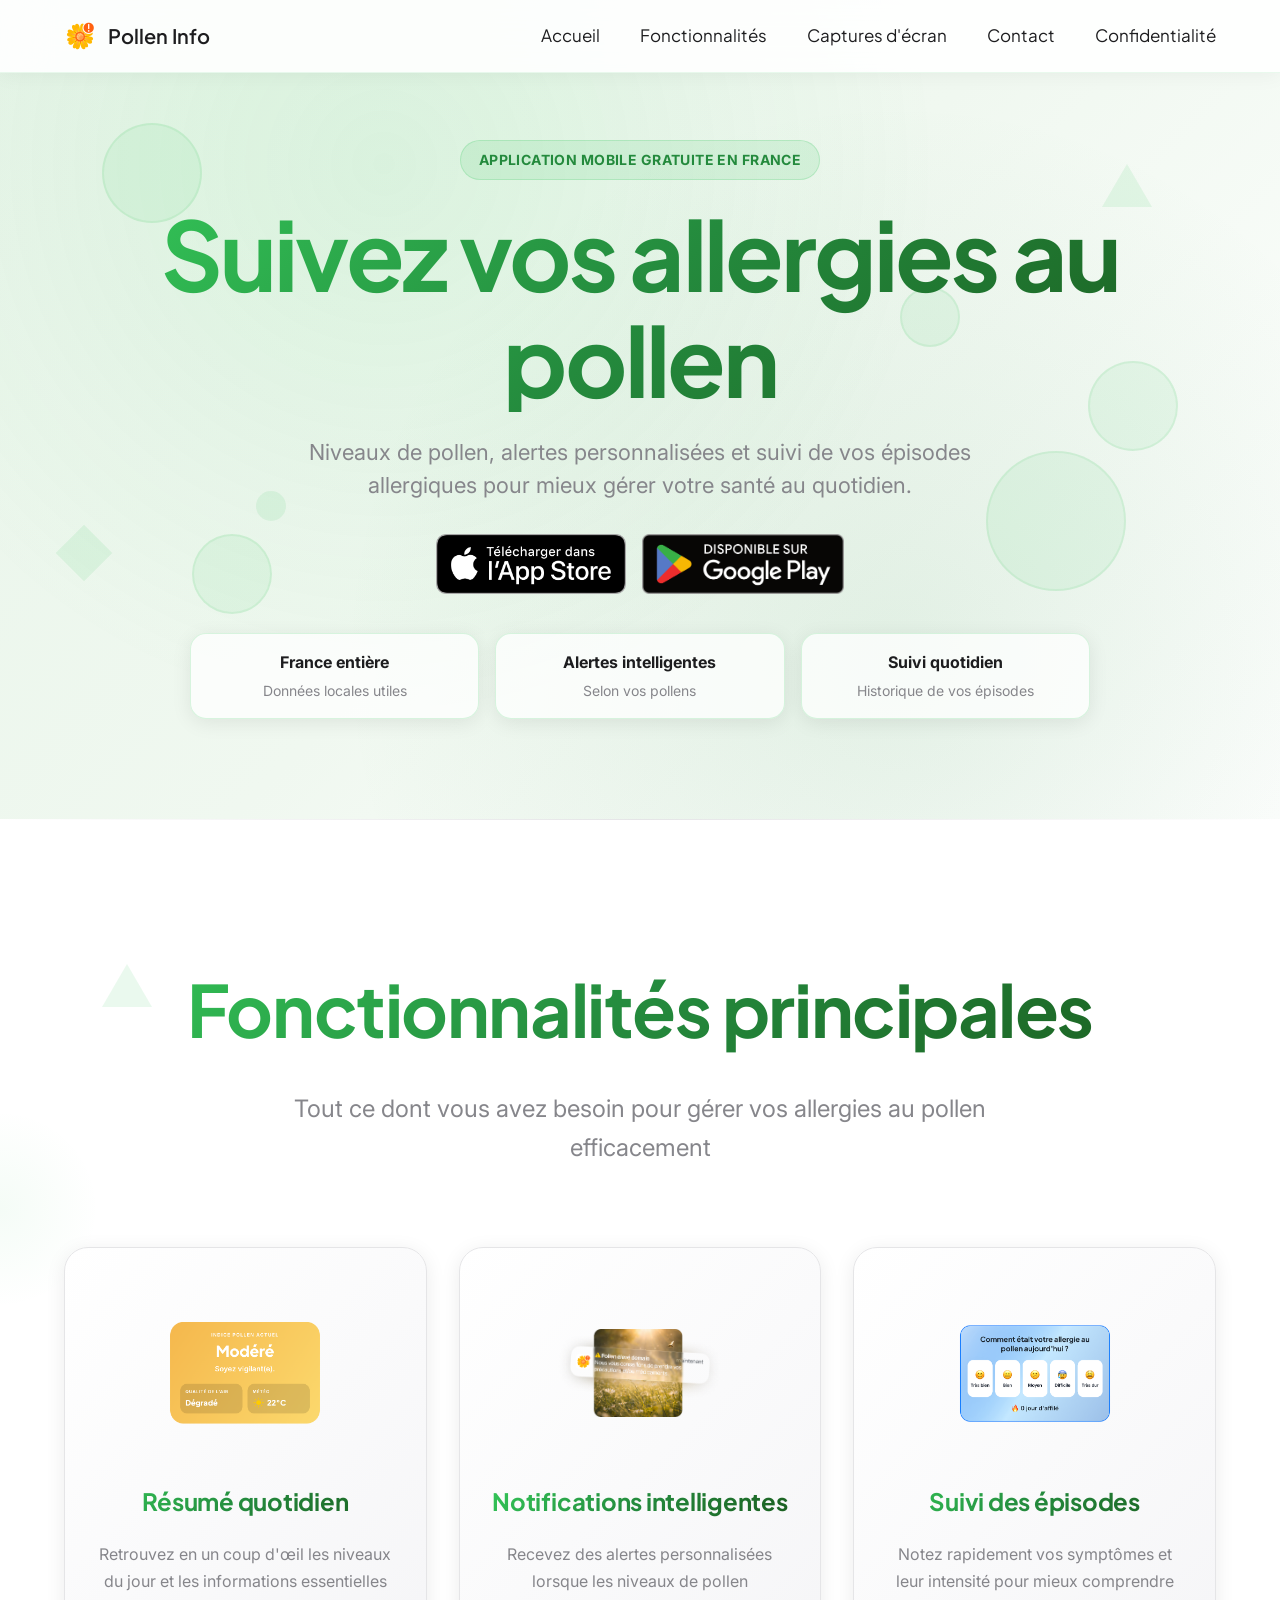
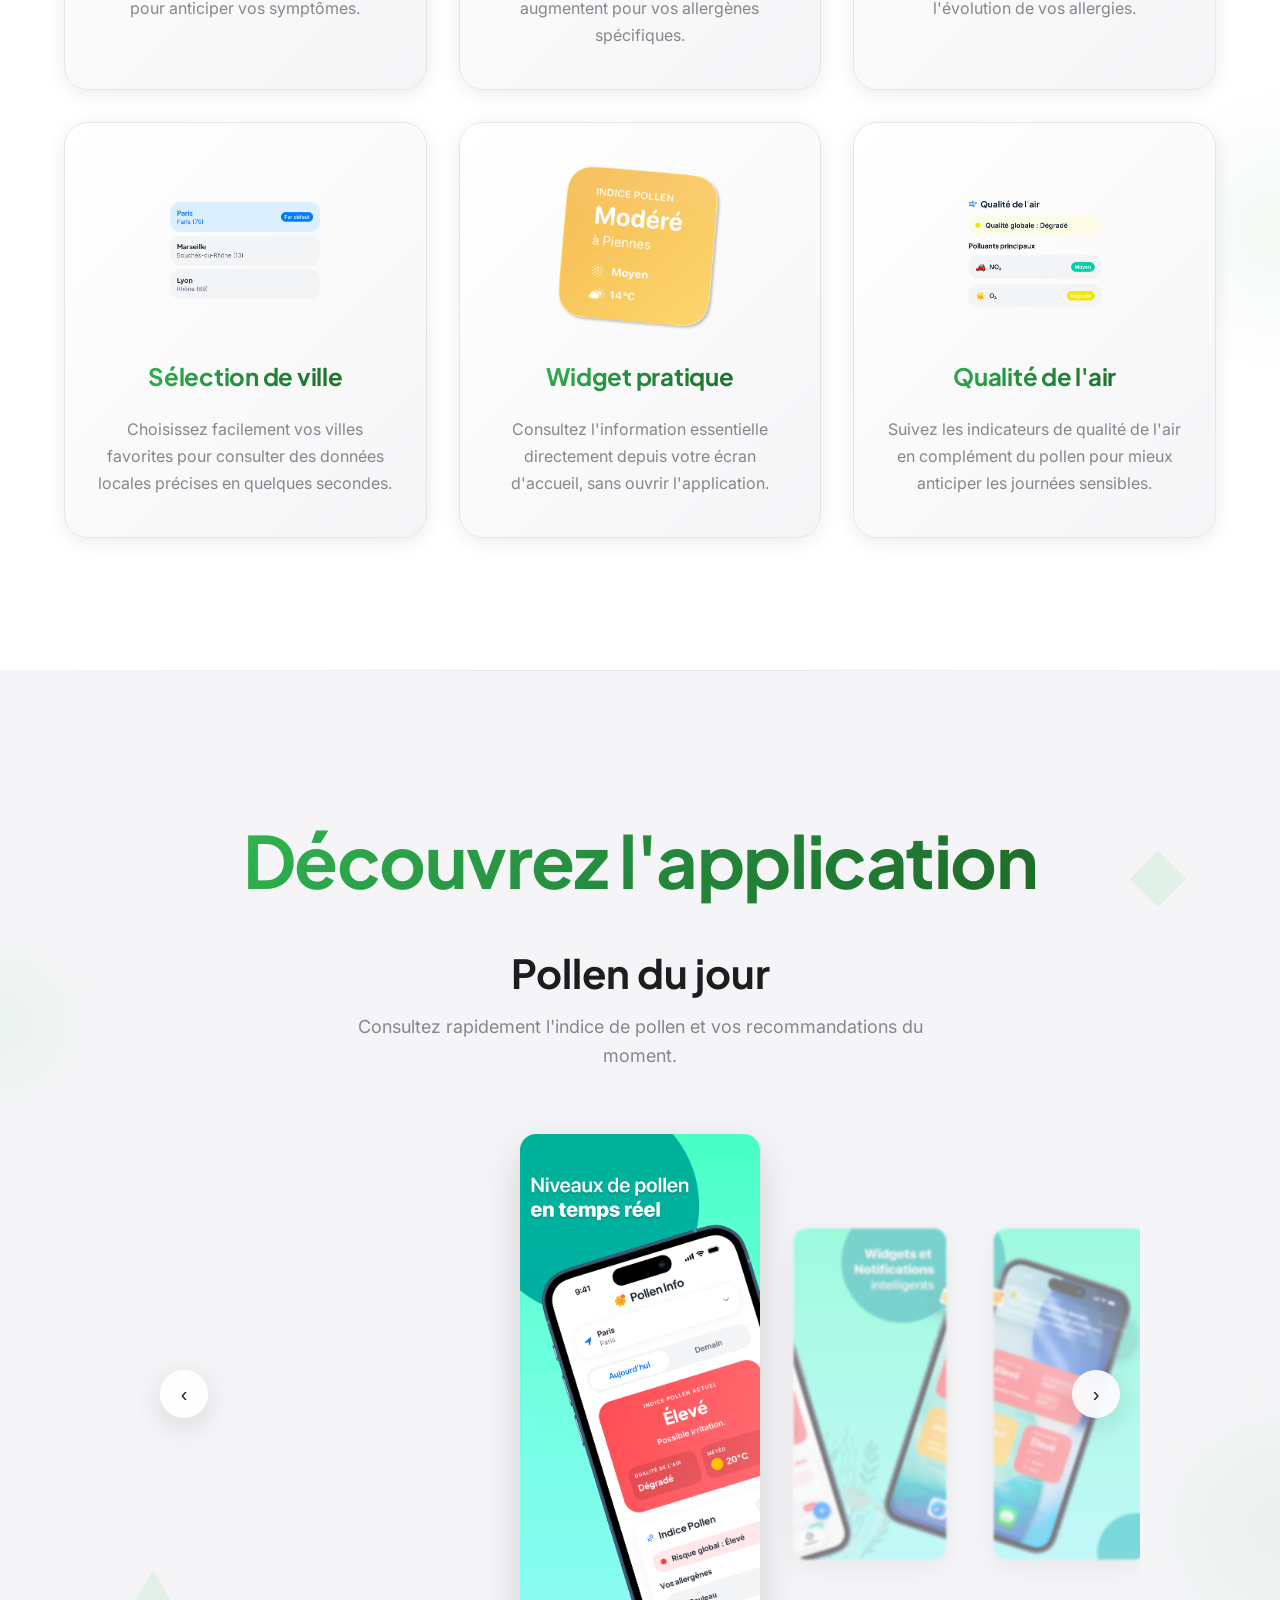
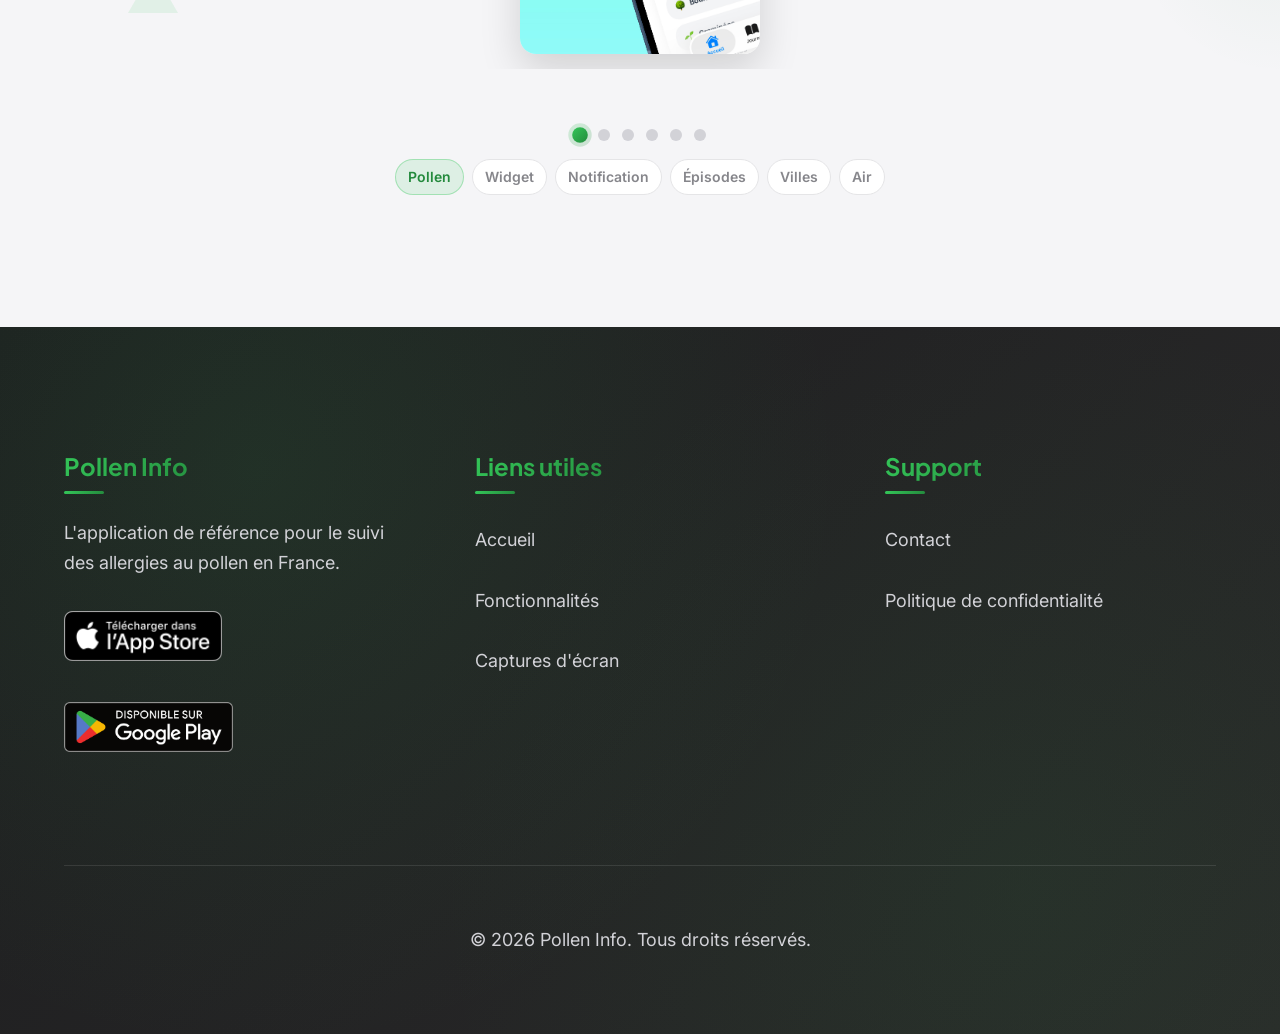
==== commit 4863c233: "update homepage design and app store assets Made-with: Cursor" ====
--- a/index.html
+++ b/index.html
@@ -6,7 +6,7 @@
     <title>Pollen Info - Suivez vos allergies en France</title>
     <meta name="description" content="Application de suivi du pollen pour la France. Vérifiez les niveaux de pollen, recevez des notifications et suivez vos épisodes allergiques.">
     <link rel="icon" type="image/png" href="images/favicon.png">
-    <link rel="stylesheet" href="style.css">
+    <link rel="stylesheet" href="style.css?v=20260424">
 </head>
 <body>
     <!-- Navigation -->
@@ -56,16 +56,30 @@
         <div class="decorative-shape shape-circle-small" style="top: 60%; left: 20%;"></div>
         <div class="container">
             <div class="hero-content">
+                <span class="hero-eyebrow">Application mobile gratuite en France</span>
                 <h1>Suivez vos allergies au pollen</h1>
-                <p>L'application Pollen Info vous permet de surveiller les niveaux de pollen en France, de recevoir des notifications personnalisées et de suivre vos épisodes allergiques pour mieux gérer votre santé.</p>
-                <div class="cta-section">
-                    <a href="#fonctionnalites" class="cta-button">
-                        Découvrir l'application
-                        <span class="arrow">→</span>
-                    </a>
+                <p>Niveaux de pollen, alertes personnalisées et suivi de vos épisodes allergiques pour mieux gérer votre santé au quotidien.</p>
+                <div id="telecharger" class="store-badges">
                     <a href="https://apps.apple.com/app/pollen-info-alerte-conseils/id6753231069" class="app-store-badge" target="_blank">
                         <img src="images/Telecharger dans lapp store.png" alt="Télécharger sur l'App Store" style="height: 60px; width: auto;">
                     </a>
+                    <a href="https://play.google.com/store/apps/details?id=com.guillaumemaarek.pollenalert" class="app-store-badge" target="_blank">
+                        <img src="images/Telecharger dans le play store.png" alt="Télécharger sur Google Play" style="height: 60px; width: auto;">
+                    </a>
+                </div>
+                <div class="trust-block">
+                    <div class="trust-item">
+                        <strong>France entière</strong>
+                        <span>Données locales utiles</span>
+                    </div>
+                    <div class="trust-item">
+                        <strong>Alertes intelligentes</strong>
+                        <span>Selon vos pollens</span>
+                    </div>
+                    <div class="trust-item">
+                        <strong>Suivi quotidien</strong>
+                        <span>Historique de vos épisodes</span>
+                    </div>
                 </div>
             </div>
         </div>
@@ -81,34 +95,46 @@
             <p class="features-subtitle">Tout ce dont vous avez besoin pour gérer vos allergies au pollen efficacement</p>
             <div class="features-grid">
                 <div class="feature-card">
-                    <div class="feature-icon">📊</div>
-                    <h3>Surveillance du pollen</h3>
-                    <p>Consultez en temps réel les niveaux de pollen dans votre région et recevez des alertes personnalisées selon vos allergies.</p>
-                </div>
-                <div class="feature-card">
-                    <div class="feature-icon">🔔</div>
+                    <div class="feature-icon">
+                        <img src="images/Summary.png" alt="Résumé quotidien" class="feature-snippet">
+                    </div>
+                    <h3>Résumé quotidien</h3>
+                    <p>Retrouvez en un coup d'œil les niveaux du jour et les informations essentielles pour anticiper vos symptômes.</p>
+                </div>
+                <div class="feature-card">
+                    <div class="feature-icon">
+                        <img src="images/Notification.png" alt="Notifications intelligentes" class="feature-snippet">
+                    </div>
                     <h3>Notifications intelligentes</h3>
-                    <p>Recevez des notifications automatiques lorsque les niveaux de pollen sont élevés pour vos allergènes spécifiques.</p>
-                </div>
-                <div class="feature-card">
-                    <div class="feature-icon">📝</div>
-                    <h3>Journal des épisodes</h3>
-                    <p>Enregistrez vos épisodes allergiques, leur intensité et partagez ces informations avec votre médecin.</p>
-                </div>
-                <div class="feature-card">
-                    <div class="feature-icon">🏥</div>
-                    <h3>Partage médical</h3>
-                    <p>Générez des rapports détaillés de vos symptômes pour faciliter le suivi médical et l'ajustement des traitements.</p>
-                </div>
-                <div class="feature-card">
-                    <div class="feature-icon">🌍</div>
-                    <h3>Couverture nationale</h3>
-                    <p>Données précises pour toute la France avec des informations locales sur la qualité de l'air et le pollen.</p>
-                </div>
-                <div class="feature-card">
-                    <div class="feature-icon">📱</div>
-                    <h3>Interface intuitive</h3>
-                    <p>Design moderne et facile à utiliser pour un suivi quotidien simple et efficace de vos allergies.</p>
+                    <p>Recevez des alertes personnalisées lorsque les niveaux de pollen augmentent pour vos allergènes spécifiques.</p>
+                </div>
+                <div class="feature-card">
+                    <div class="feature-icon">
+                        <img src="images/Checkin.png" alt="Suivi des épisodes" class="feature-snippet">
+                    </div>
+                    <h3>Suivi des épisodes</h3>
+                    <p>Notez rapidement vos symptômes et leur intensité pour mieux comprendre l'évolution de vos allergies.</p>
+                </div>
+                <div class="feature-card">
+                    <div class="feature-icon">
+                        <img src="images/Villes.png" alt="Sélection de ville" class="feature-snippet">
+                    </div>
+                    <h3>Sélection de ville</h3>
+                    <p>Choisissez facilement vos villes favorites pour consulter des données locales précises en quelques secondes.</p>
+                </div>
+                <div class="feature-card">
+                    <div class="feature-icon">
+                        <img src="images/Widget.png" alt="Widget iOS" class="feature-snippet">
+                    </div>
+                    <h3>Widget pratique</h3>
+                    <p>Consultez l'information essentielle directement depuis votre écran d'accueil, sans ouvrir l'application.</p>
+                </div>
+                <div class="feature-card">
+                    <div class="feature-icon">
+                        <img src="images/Air.png" alt="Qualité de l'air" class="feature-snippet">
+                    </div>
+                    <h3>Qualité de l'air</h3>
+                    <p>Suivez les indicateurs de qualité de l'air en complément du pollen pour mieux anticiper les journées sensibles.</p>
                 </div>
             </div>
         </div>
@@ -121,27 +147,30 @@
         <div class="decorative-shape shape-triangle" style="bottom: 25%; left: 10%;"></div>
         <div class="container">
             <h2>Découvrez l'application</h2>
-            <p class="screenshots-subtitle">Explorez les fonctionnalités de Pollen Info à travers nos captures d'écran</p>
+            <div class="screenshot-narrative">
+                <h3 id="carouselFeatureTitle">Pollen du jour</h3>
+                <p id="carouselFeatureDescription">Consultez rapidement l'indice de pollen et vos recommandations du moment.</p>
+            </div>
             
             <div class="carousel-container">
                 <div class="carousel-track" id="carouselTrack">
+                    <div class="carousel-slide active">
+                        <img src="images/App Store Screenshot - Pollen.jpg" alt="Surveillance du pollen">
+                    </div>
                     <div class="carousel-slide">
-                        <img src="images/App Store Screenshot - Pollen.jpg" alt="Surveillance du pollen">
-                    </div>
-                    <div class="carousel-slide active">
+                        <img src="images/App Store Screenshot - Widgets et Notifications - 1.jpg" alt="Widgets et notifications">
+                    </div>
+                    <div class="carousel-slide">
+                        <img src="images/App Store Screenshot - Widgets et Notifications - 2.jpg" alt="Widgets et notifications">
+                    </div>
+                    <div class="carousel-slide">
+                        <img src="images/App Store Screenshot - Épisodes.jpg" alt="Journal des épisodes">
+                    </div>
+                    <div class="carousel-slide">
                         <img src="images/App Store Screenshot - Villes.jpg" alt="Sélection de ville">
                     </div>
                     <div class="carousel-slide">
-                        <img src="images/App Store Screenshot - Notification.jpg" alt="Notifications">
-                    </div>
-                    <div class="carousel-slide">
-                        <img src="images/App Store Screenshot - Journal.jpg" alt="Journal des épisodes">
-                    </div>
-                    <div class="carousel-slide">
-                        <img src="images/App Store Screenshot - Épisode.jpg" alt="Ajout d'épisode">
-                    </div>
-                    <div class="carousel-slide">
-                        <img src="images/App Store Screenshot - Qualité de l'air.jpg" alt="Qualité de l'air">
+                        <img src="images/App Store Screenshot - Air.jpg" alt="Qualité de l'air">
                     </div>
                 </div>
                 
@@ -156,6 +185,14 @@
                 <button class="carousel-dot" onclick="currentSlide(4)"></button>
                 <button class="carousel-dot" onclick="currentSlide(5)"></button>
                 <button class="carousel-dot" onclick="currentSlide(6)"></button>
+            </div>
+            <div class="carousel-labels">
+                <span class="carousel-label active">Pollen</span>
+                <span class="carousel-label">Widget</span>
+                <span class="carousel-label">Notification</span>
+                <span class="carousel-label">Épisodes</span>
+                <span class="carousel-label">Villes</span>
+                <span class="carousel-label">Air</span>
             </div>
         </div>
     </section>
@@ -170,6 +207,9 @@
                     <a href="https://apps.apple.com/app/pollen-info-alerte-conseils/id6753231069" class="app-store-badge" target="_blank">
                         <img src="images/Telecharger dans lapp store.png" alt="Télécharger sur l'App Store" style="height: 50px; width: auto;">
                     </a>
+                    <a href="https://play.google.com/store/apps/details?id=com.guillaumemaarek.pollenalert" class="app-store-badge" target="_blank">
+                        <img src="images/Telecharger dans le play store.png" alt="Télécharger sur Google Play" style="height: 50px; width: auto;">
+                    </a>
                 </div>
                 <div class="footer-section">
                     <h3>Liens utiles</h3>
@@ -184,7 +224,7 @@
                 </div>
             </div>
             <div class="footer-bottom">
-                <p>© 2025 Pollen Info. Tous droits réservés.</p>
+                <p>© 2026 Pollen Info. Tous droits réservés.</p>
             </div>
         </div>
     </footer>
@@ -220,11 +260,40 @@
         });
 
         // Carousel functionality with infinite loop
-        let currentSlideIndex = 1; // Start with second slide (index 1) as active
+        let currentSlideIndex = 0;
         const slides = document.querySelectorAll('.carousel-slide');
         const dots = document.querySelectorAll('.carousel-dot');
+        const labels = document.querySelectorAll('.carousel-label');
+        const featureTitle = document.getElementById('carouselFeatureTitle');
+        const featureDescription = document.getElementById('carouselFeatureDescription');
         const track = document.getElementById('carouselTrack');
         let isTransitioning = false;
+        const screenshotNarrative = [
+            {
+                title: 'Pollen du jour',
+                description: "Consultez rapidement l'indice de pollen et vos recommandations du moment."
+            },
+            {
+                title: 'Widget - accès instantané',
+                description: 'Affichez vos infos clés directement depuis votre écran d’accueil.'
+            },
+            {
+                title: 'Notification',
+                description: 'Recevez des alertes personnalisées dès que le niveau de pollen augmente dans votre zone.'
+            },
+            {
+                title: 'Journal des épisodes',
+                description: 'Suivez vos symptômes dans le temps et identifiez vos tendances.'
+            },
+            {
+                title: 'Choix de votre ville',
+                description: 'Sélectionnez facilement votre zone pour des données locales pertinentes.'
+            },
+            {
+                title: "Qualité de l'air",
+                description: "Combinez pollen et qualité de l'air pour anticiper les journées sensibles."
+            }
+        ];
 
         function updateCarousel() {
             // Update slide classes
@@ -236,6 +305,15 @@
             dots.forEach((dot, index) => {
                 dot.classList.toggle('active', index === currentSlideIndex);
             });
+            
+            // Update labels and narrative
+            labels.forEach((label, index) => {
+                label.classList.toggle('active', index === currentSlideIndex);
+            });
+            if (featureTitle && featureDescription) {
+                featureTitle.textContent = screenshotNarrative[currentSlideIndex].title;
+                featureDescription.textContent = screenshotNarrative[currentSlideIndex].description;
+            }
 
             // Calculate transform to center the active slide properly
             const container = document.querySelector('.carousel-container');
--- a/style.css
+++ b/style.css
@@ -1,3 +1,5 @@
+@import url('https://fonts.googleapis.com/css2?family=Inter:wght@400;500;600;700&family=Plus+Jakarta+Sans:wght@500;600;700;800&display=swap');
+
 * {
     margin: 0;
     padding: 0;
@@ -5,6 +7,8 @@
 }
 
 :root {
+    --font-body: 'Inter', -apple-system, BlinkMacSystemFont, 'Segoe UI', Roboto, Helvetica, Arial, sans-serif;
+    --font-heading: 'Plus Jakarta Sans', 'Inter', -apple-system, BlinkMacSystemFont, 'Segoe UI', Roboto, Helvetica, Arial, sans-serif;
     --primary-green: #34C759;
     --dark-green: #248A3D;
     --light-green: #E8F5E9;
@@ -24,11 +28,15 @@
 }
 
 body {
-    font-family: -apple-system, BlinkMacSystemFont, 'Segoe UI', Roboto, Helvetica, Arial, sans-serif;
+    font-family: var(--font-body);
     line-height: 1.6;
     color: var(--black);
     background: var(--white);
     overflow-x: hidden;
+}
+
+h1, h2, h3, h4, h5, h6 {
+    font-family: var(--font-heading);
 }
 
 .container {
@@ -71,6 +79,7 @@
     text-decoration: none;
     font-size: 20px;
     font-weight: 600;
+    font-family: var(--font-heading);
     color: var(--black);
     transition: transform 0.3s ease;
 }
@@ -164,6 +173,7 @@
     color: var(--black);
     font-weight: 500;
     font-size: 20px;
+    font-family: var(--font-heading);
     transition: all 0.3s ease;
     padding: 12px 24px;
     border-radius: 12px;
@@ -181,6 +191,7 @@
     color: var(--black);
     font-weight: 400;
     font-size: 17px;
+    font-family: var(--font-heading);
     transition: all 0.3s ease;
     position: relative;
 }
@@ -230,10 +241,24 @@
     z-index: 2;
 }
 
+.hero-eyebrow {
+    display: inline-block;
+    margin-bottom: 20px;
+    padding: 8px 18px;
+    border-radius: 999px;
+    background: rgba(52, 199, 89, 0.12);
+    border: 1px solid rgba(52, 199, 89, 0.2);
+    color: var(--dark-green);
+    font-size: 14px;
+    letter-spacing: 0.03em;
+    text-transform: uppercase;
+    font-weight: 700;
+}
+
 .hero h1 {
     font-size: clamp(56px, 10vw, 96px);
     font-weight: 700;
-    margin-bottom: 32px;
+    margin-bottom: 24px;
     letter-spacing: -0.03em;
     line-height: 1.1;
     background: var(--gradient-text);
@@ -244,10 +269,10 @@
 }
 
 .hero p {
-    font-size: 24px;
+    font-size: 22px;
     color: var(--gray-600);
-    margin-bottom: 48px;
-    max-width: 700px;
+    margin-bottom: 32px;
+    max-width: 760px;
     margin-left: auto;
     margin-right: auto;
     font-weight: 400;
@@ -259,9 +284,10 @@
     display: flex;
     align-items: center;
     justify-content: center;
-    gap: 24px;
+    gap: 20px;
     flex-wrap: wrap;
     animation: fadeInUp 1s ease-out 0.4s both;
+    margin-bottom: 26px;
 }
 
 .cta-button {
@@ -309,9 +335,53 @@
     transform: translateX(4px);
 }
 
+.cta-secondary-link {
+    color: var(--dark-green);
+    font-size: 17px;
+    font-weight: 600;
+}
+
+.store-badges {
+    display: flex;
+    justify-content: center;
+    align-items: center;
+    gap: 16px;
+    flex-wrap: wrap;
+    margin-bottom: 32px;
+}
+
+.trust-block {
+    display: grid;
+    grid-template-columns: repeat(3, minmax(0, 1fr));
+    gap: 16px;
+    max-width: 900px;
+    margin: 0 auto;
+}
+
+.trust-item {
+    background: rgba(255, 255, 255, 0.75);
+    border: 1px solid rgba(52, 199, 89, 0.18);
+    border-radius: 16px;
+    padding: 16px 18px;
+    display: flex;
+    flex-direction: column;
+    gap: 4px;
+    box-shadow: var(--shadow-light);
+}
+
+.trust-item strong {
+    font-size: 16px;
+    color: var(--black);
+}
+
+.trust-item span {
+    color: var(--gray-600);
+    font-size: 14px;
+}
+
 /* Features Section */
 .features {
-    padding: 120px 0;
+    padding: 132px 0;
     background: var(--white);
     position: relative;
 }
@@ -410,18 +480,36 @@
 }
 
 .feature-icon {
-    font-size: 56px;
     margin-bottom: 24px;
+    display: flex;
+    align-items: center;
+    justify-content: center;
+    width: 100%;
+    height: 170px;
+    transition: all 0.4s cubic-bezier(0.4, 0, 0.2, 1);
+    position: relative;
+    z-index: 2;
+}
+
+.feature-snippet {
     display: block;
-    transition: all 0.4s cubic-bezier(0.4, 0, 0.2, 1);
-    position: relative;
-    z-index: 2;
-    filter: drop-shadow(0 4px 8px rgba(52, 199, 89, 0.2));
+    width: 170px;
+    max-width: 100%;
+    height: 170px;
+    object-fit: contain;
+    border-radius: 0;
+    box-shadow: none;
+    border: none;
+    transition: transform 0.4s cubic-bezier(0.4, 0, 0.2, 1), box-shadow 0.4s ease;
 }
 
 .feature-card:hover .feature-icon {
-    transform: scale(1.15) rotate(8deg);
-    filter: drop-shadow(0 8px 16px rgba(52, 199, 89, 0.3));
+    transform: translateY(-2px);
+}
+
+.feature-card:hover .feature-snippet {
+    transform: scale(1.06);
+    box-shadow: none;
 }
 
 .feature-card h3 {
@@ -449,7 +537,7 @@
 
 /* Screenshots Carousel */
 .screenshots {
-    padding: 120px 0;
+    padding: 132px 0;
     background: var(--gray-100);
     position: relative;
 }
@@ -480,13 +568,39 @@
 
 .screenshots-subtitle {
     text-align: center;
-    font-size: 24px;
+    font-size: 22px;
     color: var(--gray-600);
-    margin-bottom: 80px;
+    margin-bottom: 24px;
     max-width: 700px;
     margin-left: auto;
     margin-right: auto;
     animation: fadeInUp 0.8s ease-out 0.2s both;
+}
+
+.screenshot-narrative {
+    text-align: center;
+    margin: 0 auto 48px;
+    max-width: 640px;
+}
+
+.screenshot-kicker {
+    font-size: 13px;
+    text-transform: uppercase;
+    letter-spacing: 0.08em;
+    color: var(--dark-green);
+    font-weight: 700;
+    margin-bottom: 8px;
+}
+
+.screenshot-narrative h3 {
+    font-size: clamp(28px, 5vw, 40px);
+    margin-bottom: 8px;
+    color: var(--black);
+}
+
+.screenshot-narrative p {
+    color: var(--gray-600);
+    font-size: 18px;
 }
 
 .carousel-container {
@@ -545,6 +659,31 @@
     justify-content: center;
     gap: 12px;
     margin-top: 60px;
+}
+
+.carousel-labels {
+    display: flex;
+    flex-wrap: wrap;
+    justify-content: center;
+    gap: 8px;
+    margin-top: 18px;
+}
+
+.carousel-label {
+    padding: 6px 12px;
+    border-radius: 999px;
+    background: var(--white);
+    border: 1px solid var(--gray-200);
+    color: var(--gray-600);
+    font-size: 14px;
+    font-weight: 600;
+    transition: all 0.3s ease;
+}
+
+.carousel-label.active {
+    color: var(--dark-green);
+    border-color: rgba(52, 199, 89, 0.35);
+    background: rgba(52, 199, 89, 0.12);
 }
 
 .carousel-dot {
@@ -1511,6 +1650,16 @@
     .cta-section {
         flex-direction: column;
         gap: 16px;
+        margin-bottom: 20px;
+    }
+
+    .store-badges {
+        gap: 12px;
+        margin-bottom: 24px;
+    }
+
+    .trust-block {
+        grid-template-columns: 1fr;
     }
 
     .features-grid {
@@ -1587,6 +1736,18 @@
         padding: 80px 0;
     }
 
+    .screenshots-subtitle {
+        margin-bottom: 20px;
+    }
+
+    .screenshot-narrative {
+        margin-bottom: 32px;
+    }
+
+    .screenshot-narrative p {
+        font-size: 16px;
+    }
+
     .faq-section {
         padding: 80px 0;
     }
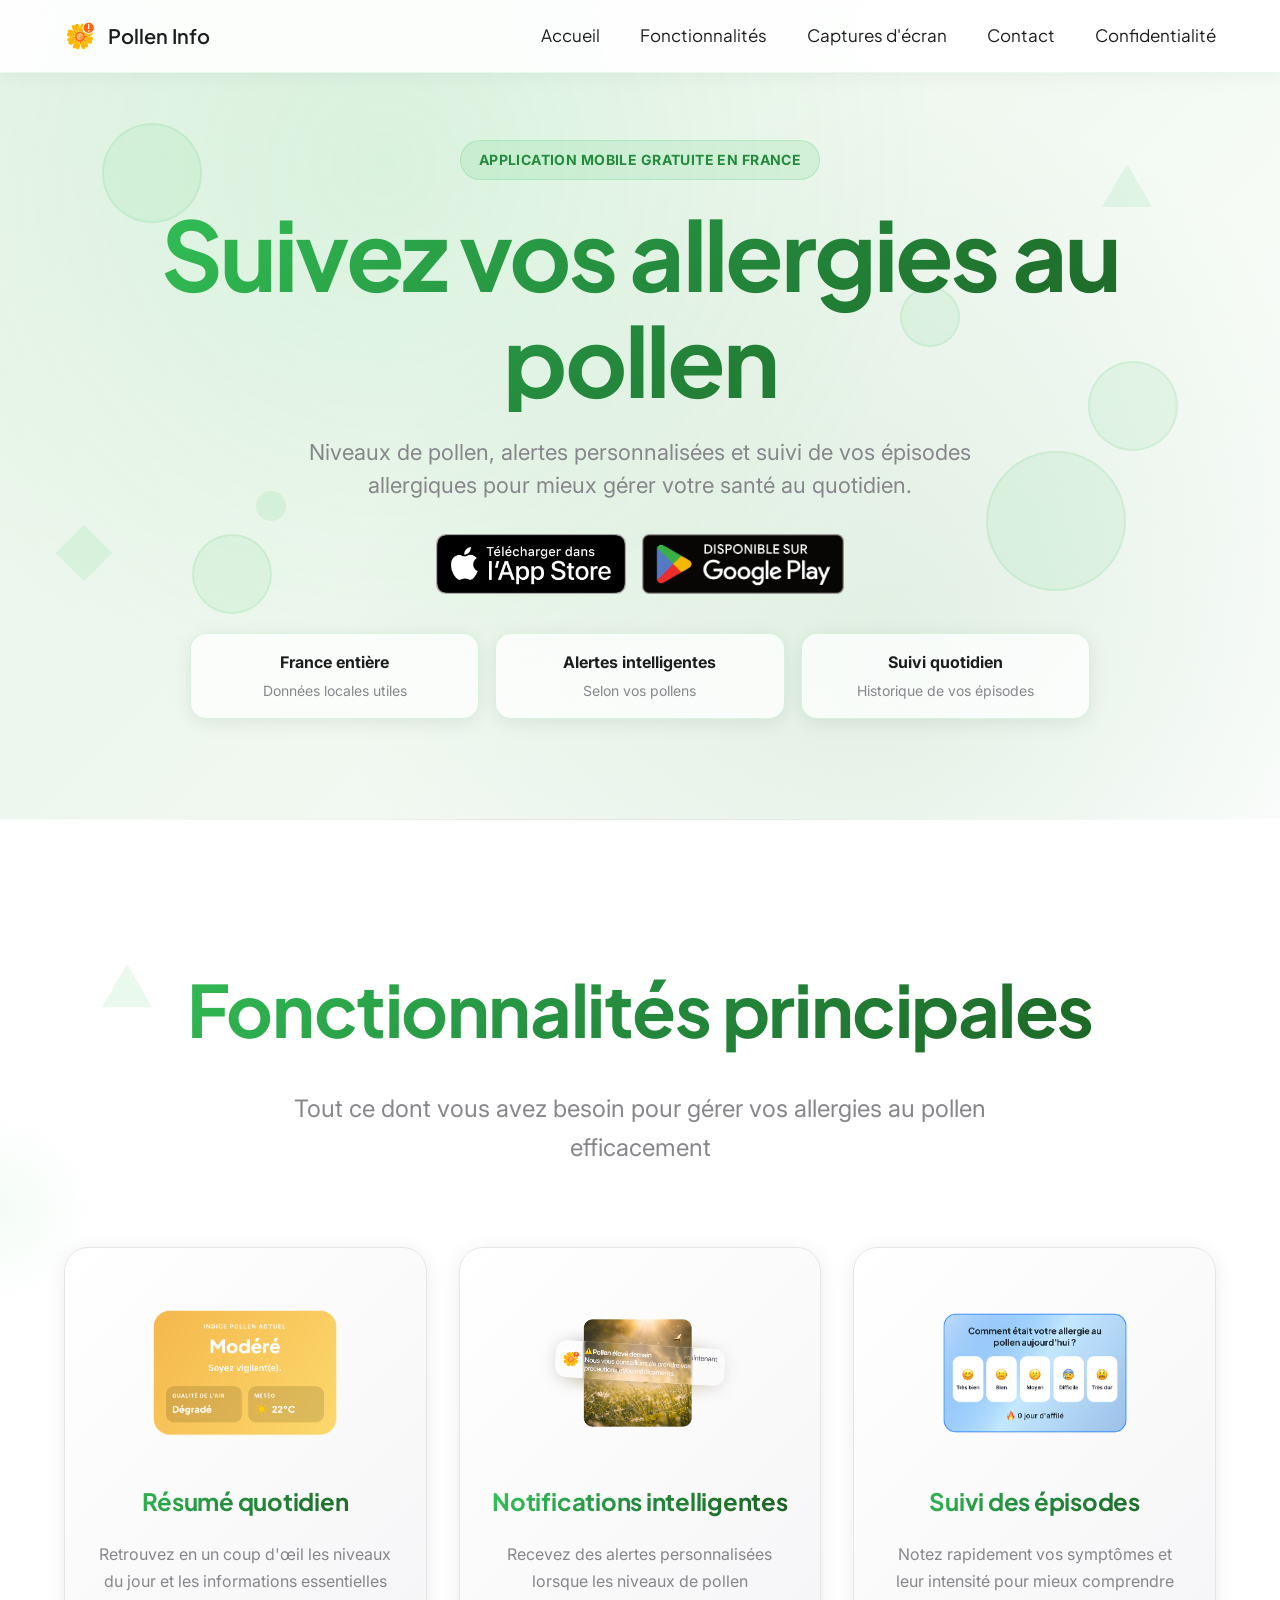
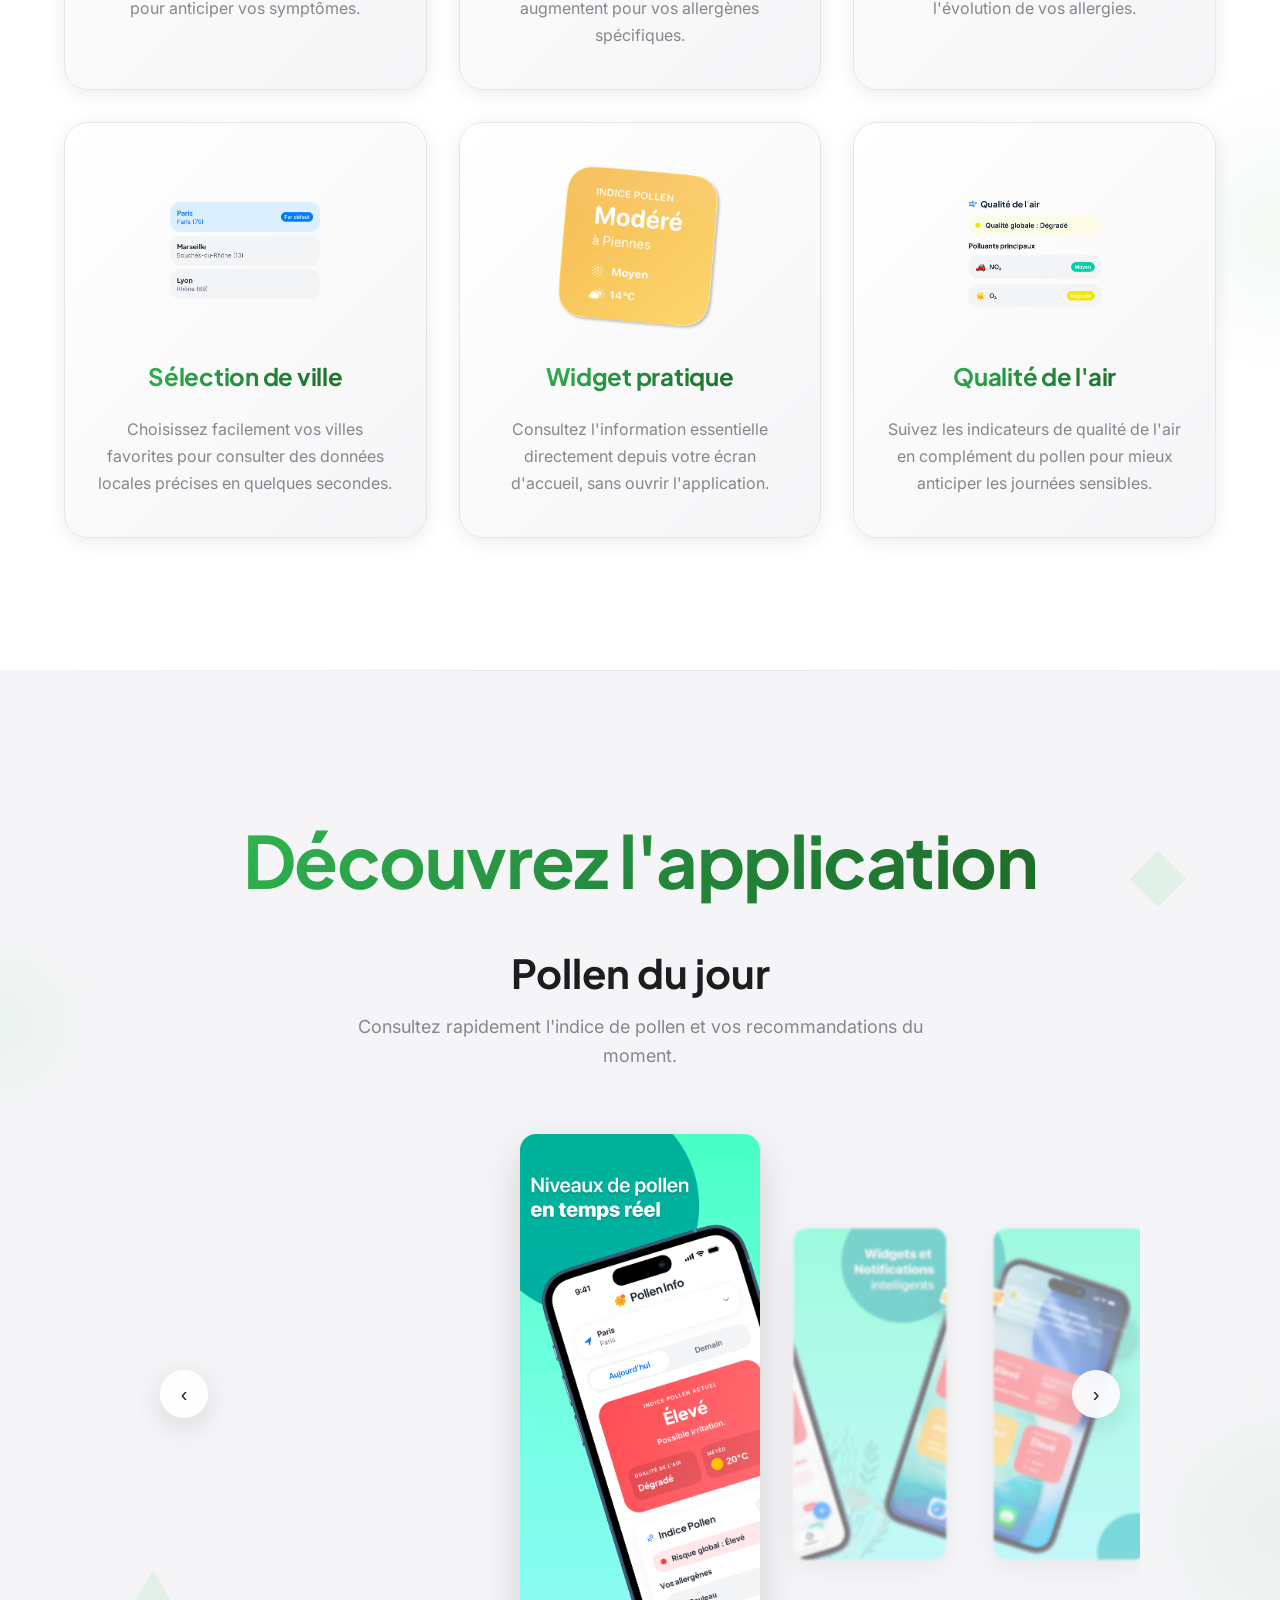
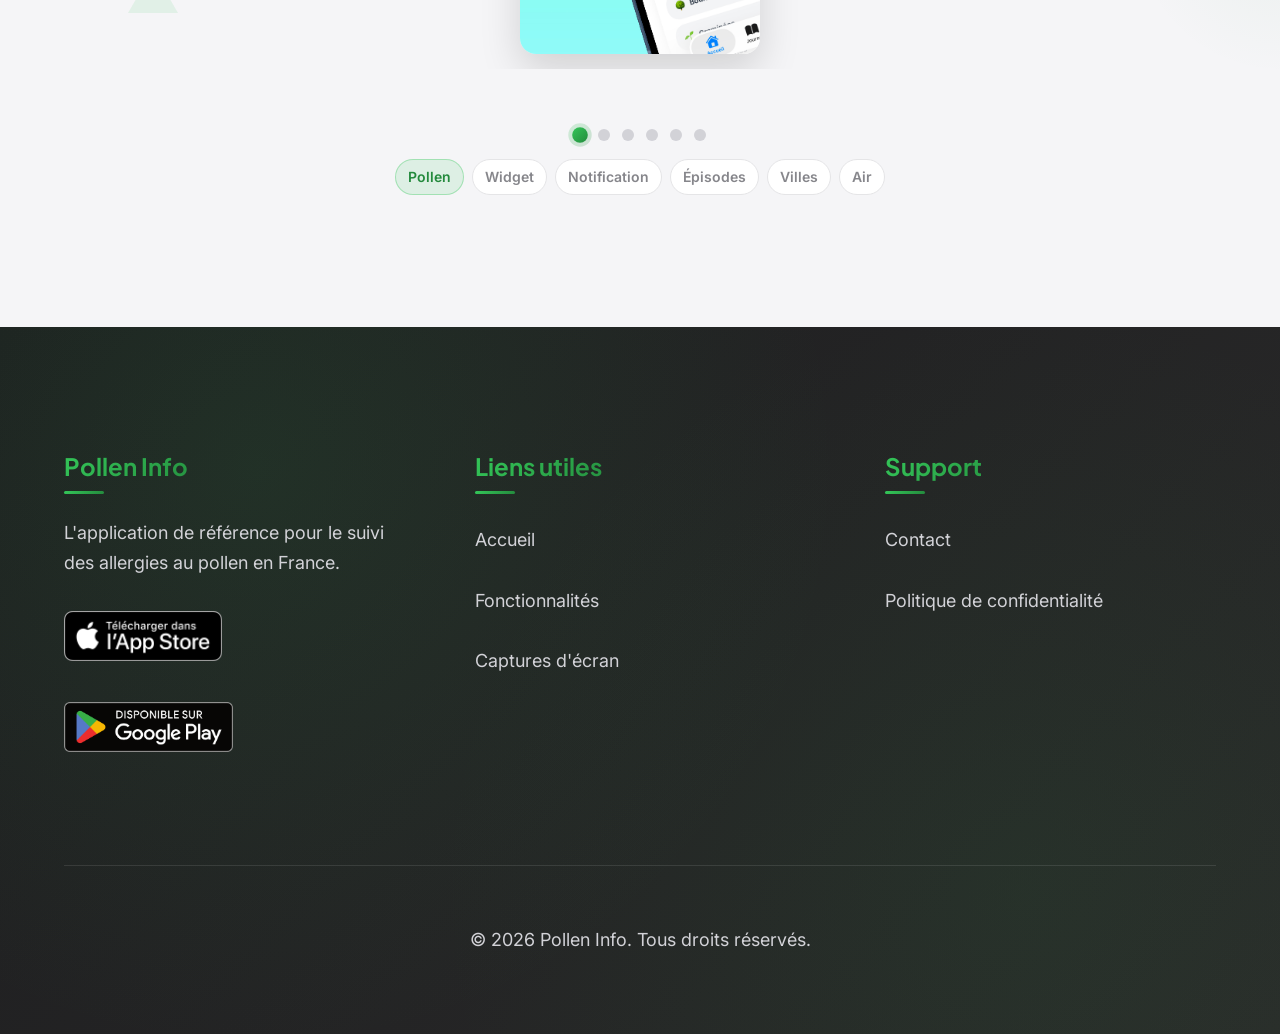
==== commit 03481214: "fix episodes screenshot filename encoding Made-with: Cursor" ====
--- a/index.html
+++ b/index.html
@@ -164,7 +164,7 @@
                         <img src="images/App Store Screenshot - Widgets et Notifications - 2.jpg" alt="Widgets et notifications">
                     </div>
                     <div class="carousel-slide">
-                        <img src="images/App Store Screenshot - Épisodes.jpg" alt="Journal des épisodes">
+                        <img src="images/App Store Screenshot - Episodes.jpg" alt="Journal des épisodes">
                     </div>
                     <div class="carousel-slide">
                         <img src="images/App Store Screenshot - Villes.jpg" alt="Sélection de ville">
--- a/style.css
+++ b/style.css
@@ -429,6 +429,7 @@
 }
 
 .feature-card {
+    --snippet-scale: 1;
     background: linear-gradient(135deg, var(--white) 0%, var(--gray-100) 100%);
     padding: 40px 32px;
     border-radius: 24px;
@@ -497,6 +498,8 @@
     max-width: 100%;
     height: 170px;
     object-fit: contain;
+    transform: scale(var(--snippet-scale));
+    transform-origin: center;
     border-radius: 0;
     box-shadow: none;
     border: none;
@@ -508,8 +511,13 @@
 }
 
 .feature-card:hover .feature-snippet {
-    transform: scale(1.06);
+    transform: scale(calc(var(--snippet-scale) * 1.06));
     box-shadow: none;
+}
+
+/* First-row snippets include more transparent padding in source assets. */
+.features-grid .feature-card:nth-child(-n+3) {
+    --snippet-scale: 1.22;
 }
 
 .feature-card h3 {
